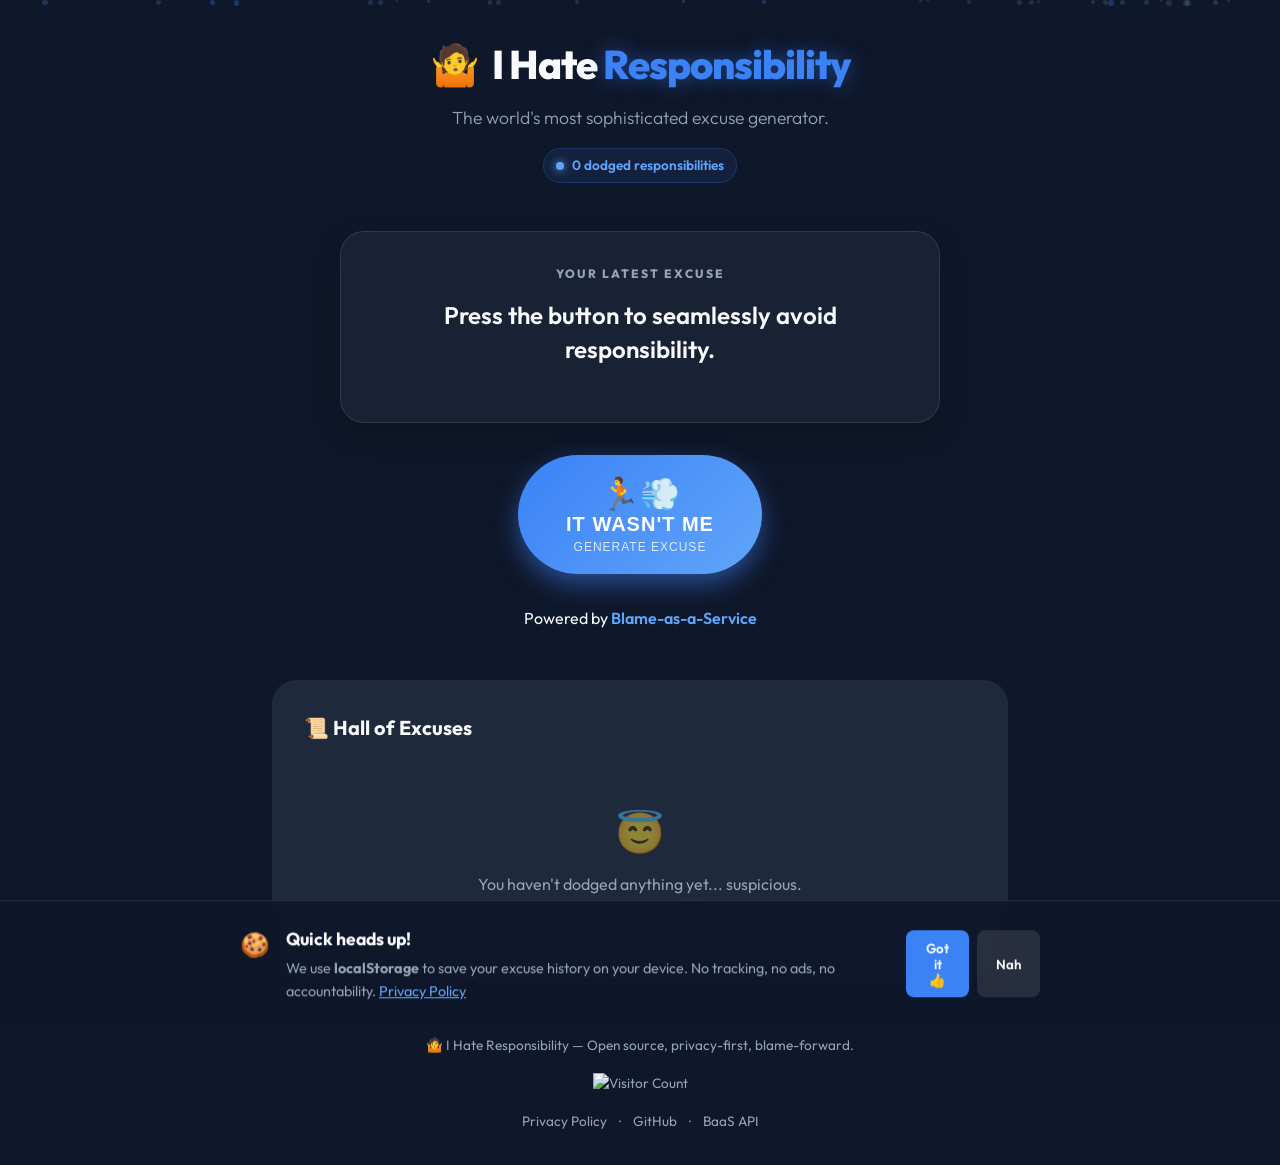
==== index.html @ 7168ebca "Initial commit: I Hate Responsibility web app" ====
<!DOCTYPE html>
<html lang="en">
<head>
  <meta charset="UTF-8">
  <meta name="viewport" content="width=device-width, initial-scale=1.0">
  <title>I Hate Responsibility — Professional Blame Generator</title>
  <meta name="description" content="Generate hilarious, professional excuses to avoid responsibility with the click of a button. Powered by Blame-as-a-Service.">
  <link rel="preconnect" href="https://fonts.googleapis.com">
  <link rel="preconnect" href="https://fonts.gstatic.com" crossorigin>
  <link href="https://fonts.googleapis.com/css2?family=Outfit:wght@300;400;600;800&family=Fira+Code:wght@400;500&display=swap" rel="stylesheet">
  <link rel="stylesheet" href="style.css?v=1">
</head>
<body>
  <!-- Animated background particles -->
  <div class="bg-particles" id="bg-particles"></div>

  <div class="app-container">
    <!-- Header -->
    <header class="header" id="header">
      <div class="logo-group">
        <span class="logo-icon">🤷</span>
        <h1 class="logo-text">I Hate <span class="accent">Responsibility</span></h1>
      </div>
      <p class="tagline">The world's most sophisticated excuse generator.</p>
      <div class="counter-badge" id="counter-badge">
        <span class="counter-dot"></span>
        <span id="counter-text">0 dodged responsibilities</span>
      </div>
    </header>

    <!-- Main CTA Section -->
    <section class="cta-section" id="cta-section">
      <!-- Current Blame display -->
      <div class="blame-display" id="blame-display">
        <div class="blame-display-inner" id="blame-display-inner">
          <p class="blame-label">YOUR LATEST EXCUSE</p>
          <p class="blame-reason" id="blame-reason">Press the button to seamlessly avoid responsibility.</p>
          
          <div class="blame-meta-grid" id="blame-meta-grid" style="display: none;">
            <div class="meta-item">
              <span class="meta-title">CATEGORY</span>
              <span class="meta-value" id="meta-category">-</span>
            </div>
            <div class="meta-item">
              <span class="meta-title">SEVERITY</span>
              <span class="meta-value" id="meta-severity">-</span>
            </div>
            <div class="meta-item">
              <span class="meta-title">QUALITY</span>
              <span class="meta-value" id="meta-quality">-</span>
            </div>
            <div class="meta-item">
              <span class="meta-title">BELIEVABILITY</span>
              <span class="meta-value" id="meta-believability">-</span>
            </div>
          </div>

          <button class="copy-btn copy-btn-main" id="copy-main-btn" type="button" style="display:none;" title="Copy to clipboard">
            <span class="copy-icon">📋</span>
            <span class="copy-label">Copy</span>
          </button>
        </div>
      </div>

      <!-- The Big Button -->
      <button class="big-blame-btn" id="big-blame-btn" type="button">
        <span class="btn-emoji">🏃💨</span>
        <span class="btn-text">IT WASN'T ME</span>
        <span class="btn-subtitle">generate excuse</span>
        <div class="btn-ripple" id="btn-ripple"></div>
      </button>

      <p class="powered-by">Powered by <a href="https://github.com/sbmagar13/blame-as-a-service" target="_blank" rel="noopener">Blame-as-a-Service</a></p>
    </section>

    <!-- History Section -->
    <section class="history-section" id="history-section">
      <div class="history-header">
        <h2 class="history-title">📜 Hall of Excuses</h2>
        <button class="clear-btn" id="clear-btn" type="button" style="display:none;">Clear All</button>
      </div>
      <div class="history-list" id="history-list">
        <div class="history-empty" id="history-empty">
          <span class="empty-icon">😇</span>
          <p>You haven't dodged anything yet... suspicious.</p>
          <p class="empty-sub">Hit the button above to start shifting the blame.</p>
        </div>
      </div>
    </section>

    <!-- Footer -->
    <footer class="site-footer" id="site-footer">
      <p>🤷 I Hate Responsibility — Open source, privacy-first, blame-forward.</p>
      <div class="visitor-badge">
        <img src="https://api.visitorbadge.io/api/visitors?path=srg-sphynx.github.io%2FI-hate-responsibility&label=VISITORS&labelColor=%230f172a&countColor=%233b82f6" alt="Visitor Count" id="visitor-badge-img" />
      </div>
      <div class="footer-links">
        <a href="privacy.html">Privacy Policy</a>
        <span class="footer-sep">·</span>
        <a href="https://github.com/srg-sphynx/I-hate-responsibility" target="_blank" rel="noopener">GitHub</a>
        <span class="footer-sep">·</span>
        <a href="https://github.com/sbmagar13/blame-as-a-service" target="_blank" rel="noopener">BaaS API</a>
      </div>
    </footer>
  </div>

  <!-- Cookie Consent Banner -->
  <div class="consent-banner" id="consent-banner">
    <div class="consent-inner">
      <div class="consent-text">
        <span class="consent-icon">🍪</span>
        <div>
          <p class="consent-title">Quick heads up!</p>
          <p class="consent-desc">We use <strong>localStorage</strong> to save your excuse history on your device. No tracking, no ads, no accountability. <a href="privacy.html">Privacy Policy</a></p>
        </div>
      </div>
      <div class="consent-actions">
        <button class="consent-btn consent-accept" id="consent-accept" type="button">Got it 👍</button>
        <button class="consent-btn consent-decline" id="consent-decline" type="button">Nah</button>
      </div>
    </div>
  </div>

  <script src="app.js?v=1"></script>
</body>
</html>
---- style.css ----
/* ============================================
   I Hate Responsibility — Styles
   ============================================ */

:root {
  /* Colors */
  --bg-color: #0f172a;
  --bg-color-alt: #1e293b;
  --text-color: #f8fafc;
  --text-muted: #94a3b8;
  --accent-primary: #3b82f6;
  --accent-secondary: #60a5fa;
  --accent-glow: rgba(59, 130, 246, 0.5);
  --error-color: #ef4444;
  
  /* UI Elements */
  --card-bg: rgba(30, 41, 59, 0.7);
  --card-border: rgba(255, 255, 255, 0.1);
  --radius-sm: 8px;
  --radius-md: 16px;
  --radius-lg: 24px;
  --radius-pill: 999px;

  /* Typography */
  --font-sans: 'Outfit', -apple-system, BlinkMacSystemFont, sans-serif;
  --font-mono: 'Fira Code', monospace;
  
  /* Transitions */
  --transition-fast: 0.15s ease;
  --transition-normal: 0.3s ease;
  --transition-bounce: 0.5s cubic-bezier(0.175, 0.885, 0.32, 1.275);
}

* {
  box-sizing: border-box;
  margin: 0;
  padding: 0;
}

body {
  font-family: var(--font-sans);
  background-color: var(--bg-color);
  color: var(--text-color);
  line-height: 1.6;
  min-height: 100vh;
  overflow-x: hidden;
  position: relative;
  -webkit-font-smoothing: antialiased;
}

/* Background Particles */
.bg-particles {
  position: fixed;
  top: 0;
  left: 0;
  width: 100%;
  height: 100%;
  z-index: -1;
  pointer-events: none;
  overflow: hidden;
}

.particle {
  position: absolute;
  border-radius: 50%;
  animation: float linear infinite;
}

@keyframes float {
  0% { transform: translateY(100vh) translateX(0) rotate(0deg); opacity: 0; }
  10% { opacity: 1; }
  90% { opacity: 1; }
  100% { transform: translateY(-100px) translateX(100px) rotate(360deg); opacity: 0; }
}

/* Layout */
.app-container {
  max-width: 800px;
  margin: 0 auto;
  padding: 2rem;
  display: flex;
  flex-direction: column;
  gap: 3rem;
  position: relative;
  z-index: 1;
}

/* Header */
.header {
  text-align: center;
  display: flex;
  flex-direction: column;
  align-items: center;
  gap: 0.5rem;
  animation: fade-in-down 0.8s ease backwards;
}

.logo-group {
  display: flex;
  align-items: center;
  justify-content: center;
  gap: 0.75rem;
}

.logo-icon {
  font-size: 2.5rem;
}

.logo-text {
  font-size: 2.5rem;
  font-weight: 800;
  letter-spacing: -1px;
}

.accent {
  color: var(--accent-primary);
  text-shadow: 0 0 20px var(--accent-glow);
}

.tagline {
  color: var(--text-muted);
  font-size: 1.1rem;
  font-weight: 300;
}

.counter-badge {
  display: inline-flex;
  align-items: center;
  gap: 0.5rem;
  background: rgba(59, 130, 246, 0.1);
  border: 1px solid rgba(59, 130, 246, 0.2);
  padding: 0.35rem 0.75rem;
  border-radius: var(--radius-pill);
  font-size: 0.85rem;
  font-weight: 600;
  color: var(--accent-secondary);
  margin-top: 0.5rem;
}

.counter-dot {
  width: 8px;
  height: 8px;
  background-color: var(--accent-secondary);
  border-radius: 50%;
  box-shadow: 0 0 8px var(--accent-secondary);
  animation: pulse 2s infinite;
}

/* CTA Section */
.cta-section {
  display: flex;
  flex-direction: column;
  align-items: center;
  gap: 2rem;
  animation: fade-in-up 0.8s 0.2s ease backwards;
}

/* Blame Display */
.blame-display {
  width: 100%;
  max-width: 600px;
  background: var(--card-bg);
  border: 1px solid var(--card-border);
  border-radius: var(--radius-lg);
  padding: 2rem;
  text-align: center;
  box-shadow: 0 10px 30px rgba(0, 0, 0, 0.2);
  backdrop-filter: blur(10px);
  -webkit-backdrop-filter: blur(10px);
  transition: var(--transition-normal);
}

.blame-display.active {
  border-color: var(--accent-primary);
  box-shadow: 0 10px 40px var(--accent-glow);
}

.blame-label {
  font-size: 0.75rem;
  font-weight: 800;
  letter-spacing: 2px;
  color: var(--text-muted);
  margin-bottom: 1rem;
}

.blame-reason {
  font-size: 1.5rem;
  font-weight: 600;
  line-height: 1.4;
  min-height: 3rem;
  display: flex;
  align-items: center;
  justify-content: center;
  margin-bottom: 1.5rem;
  transition: opacity 0.3s;
}

.blame-reason.loading {
  opacity: 0.5;
}

/* Meta Grid */
.blame-meta-grid {
  display: grid;
  grid-template-columns: repeat(2, 1fr);
  gap: 1rem;
  margin-bottom: 1.5rem;
  text-align: left;
  background: rgba(0,0,0,0.2);
  padding: 1rem;
  border-radius: var(--radius-md);
}

.meta-item {
  display: flex;
  flex-direction: column;
  gap: 0.25rem;
}

.meta-title {
  font-size: 0.65rem;
  font-weight: 800;
  letter-spacing: 1px;
  color: var(--text-muted);
}

.meta-value {
  font-family: var(--font-mono);
  font-size: 0.9rem;
  font-weight: 500;
  color: var(--text-color);
}

/* Buttons */
.big-blame-btn {
  position: relative;
  background: linear-gradient(135deg, var(--accent-primary), var(--accent-secondary));
  border: none;
  border-radius: var(--radius-pill);
  padding: 1.25rem 3rem;
  color: white;
  cursor: pointer;
  display: flex;
  flex-direction: column;
  align-items: center;
  justify-content: center;
  gap: 0.25rem;
  box-shadow: 0 10px 25px var(--accent-glow);
  transition: transform 0.2s cubic-bezier(0.175, 0.885, 0.32, 1.275), box-shadow 0.2s;
  overflow: hidden;
  user-select: none;
}

.big-blame-btn:hover {
  transform: translateY(-5px) scale(1.02);
  box-shadow: 0 15px 35px var(--accent-glow);
}

.big-blame-btn:active {
  transform: translateY(2px) scale(0.98);
  box-shadow: 0 5px 15px var(--accent-glow);
}

.btn-emoji {
  font-size: 2rem;
  margin-bottom: -0.25rem;
}

.btn-text {
  font-size: 1.25rem;
  font-weight: 800;
  letter-spacing: 1px;
}

.btn-subtitle {
  font-size: 0.75rem;
  font-weight: 500;
  text-transform: uppercase;
  letter-spacing: 1px;
  opacity: 0.8;
}

.btn-ripple {
  position: absolute;
  border-radius: 50%;
  background: rgba(255, 255, 255, 0.4);
  transform: scale(0);
  pointer-events: none;
}

.btn-ripple.animate {
  animation: ripple-effect 0.6s linear;
}

.copy-btn {
  background: rgba(255, 255, 255, 0.05);
  border: 1px solid rgba(255, 255, 255, 0.1);
  color: var(--text-color);
  border-radius: var(--radius-pill);
  padding: 0.5rem 1rem;
  font-family: var(--font-sans);
  font-weight: 600;
  font-size: 0.85rem;
  cursor: pointer;
  display: inline-flex;
  align-items: center;
  gap: 0.5rem;
  transition: var(--transition-fast);
}

.copy-btn:hover {
  background: rgba(255, 255, 255, 0.1);
  border-color: rgba(255, 255, 255, 0.2);
}

.copy-btn.copied {
  background: rgba(16, 185, 129, 0.2);
  border-color: rgba(16, 185, 129, 0.4);
  color: #10b981;
}

/* History Section */
.history-section {
  width: 100%;
  background: var(--bg-color-alt);
  border-radius: var(--radius-lg);
  padding: 2rem;
  animation: fade-in-up 0.8s 0.4s ease backwards;
}

.history-header {
  display: flex;
  justify-content: space-between;
  align-items: center;
  margin-bottom: 1.5rem;
}

.history-title {
  font-size: 1.25rem;
  font-weight: 700;
}

.clear-btn {
  background: transparent;
  border: 1px solid rgba(239, 68, 68, 0.3);
  color: var(--error-color);
  padding: 0.4rem 0.8rem;
  border-radius: var(--radius-sm);
  font-size: 0.8rem;
  font-weight: 600;
  cursor: pointer;
  transition: var(--transition-fast);
}

.clear-btn:hover {
  background: rgba(239, 68, 68, 0.1);
}

.history-list {
  display: flex;
  flex-direction: column;
  gap: 1rem;
}

.history-empty {
  text-align: center;
  padding: 2rem 0;
  color: var(--text-muted);
}

.empty-icon {
  font-size: 2.5rem;
  display: block;
  margin-bottom: 0.5rem;
  opacity: 0.5;
}

.empty-sub {
  font-size: 0.85rem;
  opacity: 0.7;
  margin-top: 0.25rem;
}

.history-item {
  background: var(--card-bg);
  border: 1px solid var(--card-border);
  border-radius: var(--radius-md);
  padding: 1rem;
  display: flex;
  align-items: flex-start;
  gap: 1rem;
  animation: fade-in-left 0.4s ease backwards;
}

.history-number {
  background: rgba(255, 255, 255, 0.05);
  font-family: var(--font-mono);
  font-size: 0.75rem;
  padding: 0.2rem 0.5rem;
  border-radius: var(--radius-sm);
  color: var(--text-muted);
}

.history-content {
  flex: 1;
}

.history-reason {
  font-weight: 500;
  font-size: 1.05rem;
  margin-bottom: 0.5rem;
}

.history-meta {
  display: flex;
  gap: 1rem;
  font-size: 0.8rem;
  color: var(--text-muted);
}

/* Footer */
.site-footer {
  text-align: center;
  color: var(--text-muted);
  font-size: 0.85rem;
  display: flex;
  flex-direction: column;
  align-items: center;
  gap: 1rem;
  animation: fade-in 1s 0.6s ease backwards;
}

.footer-links {
  display: flex;
  gap: 0.75rem;
  align-items: center;
  justify-content: center;
}

.footer-links a {
  color: var(--text-muted);
  text-decoration: none;
  transition: var(--transition-fast);
}

.footer-links a:hover {
  color: var(--text-color);
  text-decoration: underline;
}

.powered-by a {
  color: var(--accent-secondary);
  text-decoration: none;
  font-weight: 600;
}

.powered-by a:hover {
  text-decoration: underline;
}

/* Consent Banner */
.consent-banner {
  position: fixed;
  bottom: 0;
  left: 0;
  width: 100%;
  background: rgba(15, 23, 42, 0.95);
  backdrop-filter: blur(10px);
  -webkit-backdrop-filter: blur(10px);
  border-top: 1px solid var(--card-border);
  padding: 1.5rem;
  z-index: 100;
  transform: translateY(100%);
  transition: transform 0.5s cubic-bezier(0.175, 0.885, 0.32, 1.275);
}

.consent-banner.visible {
  transform: translateY(0);
}

.consent-banner.hidden {
  display: none !important;
}

.consent-inner {
  max-width: 800px;
  margin: 0 auto;
  display: flex;
  justify-content: space-between;
  align-items: center;
  gap: 2rem;
}

@media (max-width: 640px) {
  .consent-inner {
    flex-direction: column;
    align-items: flex-start;
    gap: 1rem;
  }
}

.consent-text {
  display: flex;
  align-items: flex-start;
  gap: 1rem;
}

.consent-icon {
  font-size: 1.5rem;
}

.consent-title {
  font-weight: 700;
  font-size: 1.1rem;
  margin-bottom: 0.25rem;
}

.consent-desc {
  font-size: 0.9rem;
  color: var(--text-muted);
}

.consent-desc a {
  color: var(--accent-secondary);
}

.consent-actions {
  display: flex;
  gap: 0.5rem;
}

.consent-btn {
  padding: 0.6rem 1.2rem;
  border-radius: var(--radius-sm);
  font-family: var(--font-sans);
  font-weight: 600;
  cursor: pointer;
  border: none;
  transition: var(--transition-fast);
}

.consent-accept {
  background: var(--accent-primary);
  color: white;
}

.consent-accept:hover {
  background: var(--accent-secondary);
}

.consent-decline {
  background: rgba(255, 255, 255, 0.1);
  color: var(--text-color);
}

.consent-decline:hover {
  background: rgba(255, 255, 255, 0.15);
}

/* Animations */
@keyframes fade-in {
  from { opacity: 0; }
  to { opacity: 1; }
}

@keyframes fade-in-up {
  from { opacity: 0; transform: translateY(20px); }
  to { opacity: 1; transform: translateY(0); }
}

@keyframes fade-in-down {
  from { opacity: 0; transform: translateY(-20px); }
  to { opacity: 1; transform: translateY(0); }
}

@keyframes fade-in-left {
  from { opacity: 0; transform: translateX(-20px); }
  to { opacity: 1; transform: translateX(0); }
}

@keyframes pulse {
  0% { box-shadow: 0 0 0 0 rgba(96, 165, 250, 0.4); }
  70% { box-shadow: 0 0 0 6px rgba(96, 165, 250, 0); }
  100% { box-shadow: 0 0 0 0 rgba(96, 165, 250, 0); }
}

@keyframes ripple-effect {
  100% { transform: scale(2); opacity: 0; }
}

.pop-in {
  animation: pop-in 0.4s var(--transition-bounce) forwards;
}

@keyframes pop-in {
  0% { opacity: 0; transform: scale(0.95); }
  100% { opacity: 1; transform: scale(1); }
}

.shake {
  animation: shake 0.5s cubic-bezier(.36,.07,.19,.97) both;
}

@keyframes shake {
  10%, 90% { transform: translate3d(-1px, 0, 0); }
  20%, 80% { transform: translate3d(2px, 0, 0); }
  30%, 50%, 70% { transform: translate3d(-4px, 0, 0); }
  40%, 60% { transform: translate3d(4px, 0, 0); }
}

/* Toast */
.toast {
  position: fixed;
  top: 20px;
  left: 50%;
  transform: translateX(-50%) translateY(-20px);
  background: var(--card-bg);
  border: 1px solid var(--card-border);
  color: var(--text-color);
  padding: 0.75rem 1.5rem;
  border-radius: var(--radius-pill);
  font-weight: 600;
  box-shadow: 0 5px 15px rgba(0,0,0,0.3);
  backdrop-filter: blur(10px);
  z-index: 1000;
  opacity: 0;
  transition: all 0.3s cubic-bezier(0.175, 0.885, 0.32, 1.275);
}

.toast.visible {
  opacity: 1;
  transform: translateX(-50%) translateY(0);
}

/* Emoji Burst */
.emoji-burst {
  position: absolute;
  font-size: 2rem;
  pointer-events: none;
  z-index: 50;
  animation: burst 1s ease-out forwards;
}

@keyframes burst {
  0% { transform: translate(0, 0) scale(0.5) rotate(0deg); opacity: 1; }
  100% { transform: translate(var(--tx), var(--ty)) scale(1.5) rotate(var(--rot)); opacity: 0; }
}
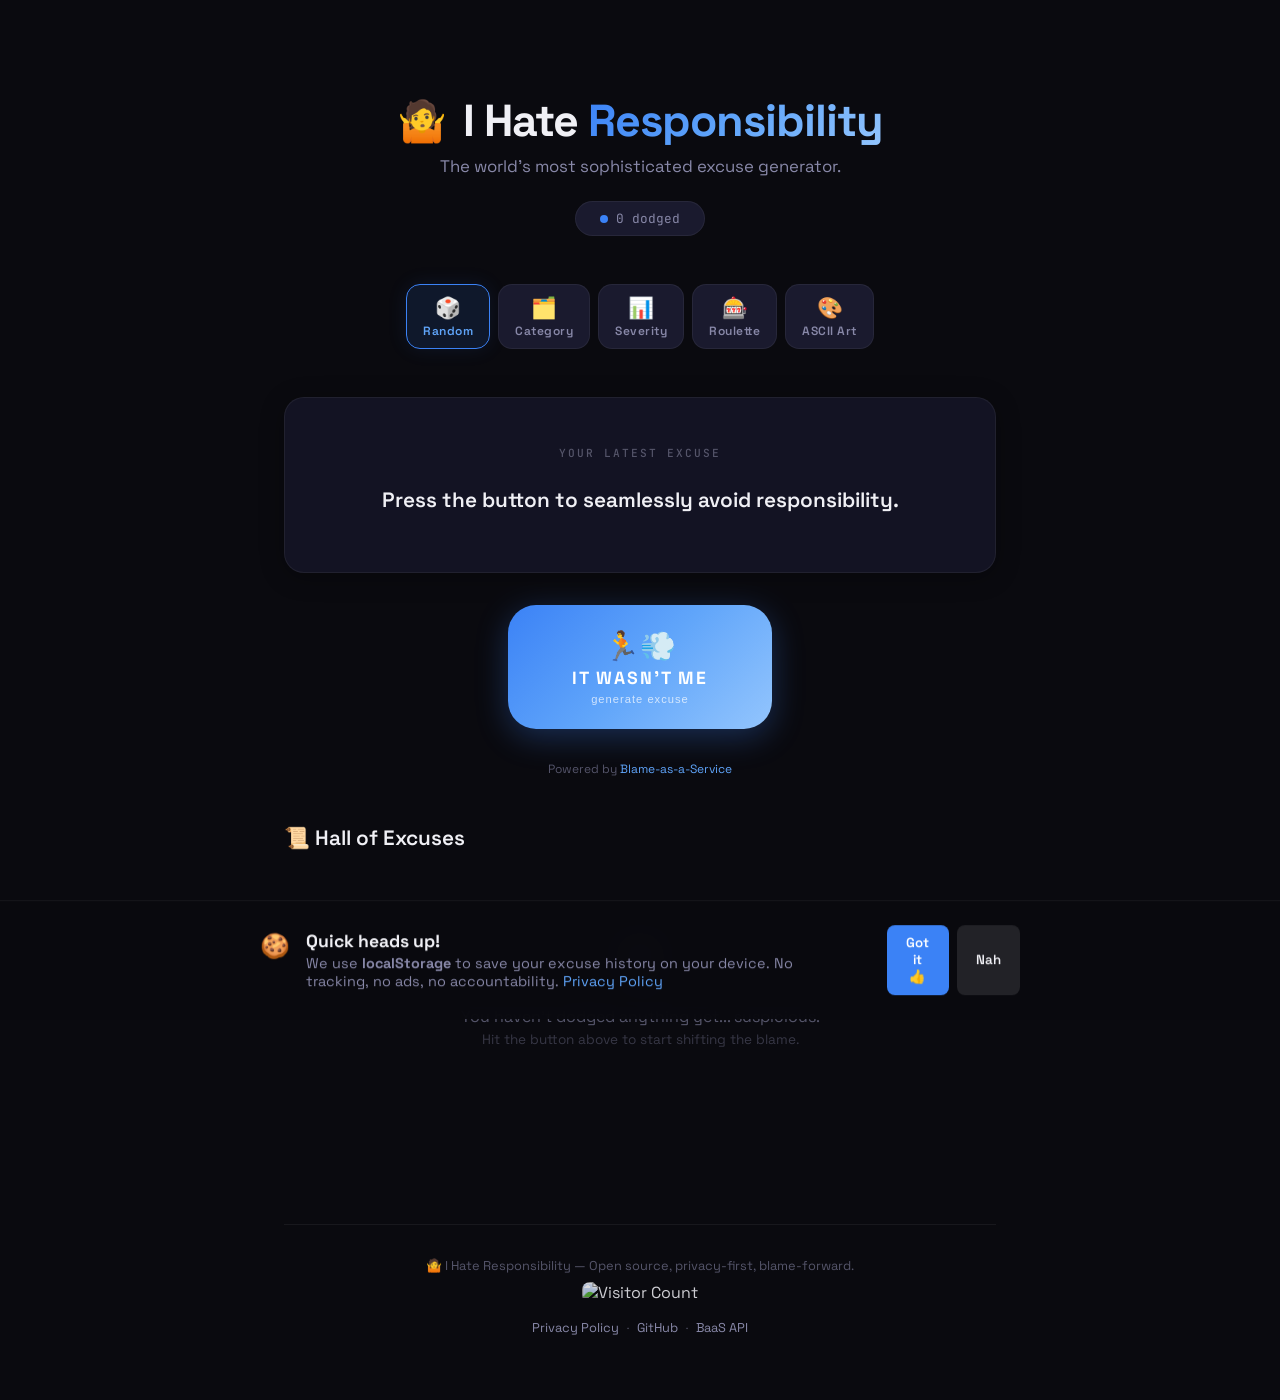
==== commit 0eb2d922: "v3: Full rebuild with 5 modes, polished privacy page & README" ====
--- a/index.html
+++ b/index.html
@@ -4,11 +4,11 @@
   <meta charset="UTF-8">
   <meta name="viewport" content="width=device-width, initial-scale=1.0">
   <title>I Hate Responsibility — Professional Blame Generator</title>
-  <meta name="description" content="Generate hilarious, professional excuses to avoid responsibility with the click of a button. Powered by Blame-as-a-Service.">
+  <meta name="description" content="Generate hilarious, professional excuses to avoid responsibility. Filter by category, severity, get ASCII art, or spin the Blame Roulette. Powered by Blame-as-a-Service.">
   <link rel="preconnect" href="https://fonts.googleapis.com">
   <link rel="preconnect" href="https://fonts.gstatic.com" crossorigin>
-  <link href="https://fonts.googleapis.com/css2?family=Outfit:wght@300;400;600;800&family=Fira+Code:wght@400;500&display=swap" rel="stylesheet">
-  <link rel="stylesheet" href="style.css?v=1">
+  <link href="https://fonts.googleapis.com/css2?family=Space+Grotesk:wght@400;500;600;700&family=JetBrains+Mono:wght@400;500&display=swap" rel="stylesheet">
+  <link rel="stylesheet" href="style.css?v=3">
 </head>
 <body>
   <!-- Animated background particles -->
@@ -24,49 +24,109 @@
       <p class="tagline">The world's most sophisticated excuse generator.</p>
       <div class="counter-badge" id="counter-badge">
         <span class="counter-dot"></span>
-        <span id="counter-text">0 dodged responsibilities</span>
+        <span id="counter-text">0 dodged</span>
       </div>
     </header>
 
+    <!-- Mode Selector Tabs -->
+    <nav class="mode-tabs" id="mode-tabs">
+      <button class="mode-tab active" data-mode="random" type="button">
+        <span class="tab-icon">🎲</span>
+        <span class="tab-label">Random</span>
+      </button>
+      <button class="mode-tab" data-mode="category" type="button">
+        <span class="tab-icon">🗂️</span>
+        <span class="tab-label">Category</span>
+      </button>
+      <button class="mode-tab" data-mode="severity" type="button">
+        <span class="tab-icon">📊</span>
+        <span class="tab-label">Severity</span>
+      </button>
+      <button class="mode-tab" data-mode="roulette" type="button">
+        <span class="tab-icon">🎰</span>
+        <span class="tab-label">Roulette</span>
+      </button>
+      <button class="mode-tab" data-mode="ascii" type="button">
+        <span class="tab-icon">🎨</span>
+        <span class="tab-label">ASCII Art</span>
+      </button>
+    </nav>
+
+    <!-- Options Panel (shown for category/severity/roulette/ascii modes) -->
+    <div class="options-panel" id="options-panel" style="display:none;">
+      <!-- Category Picker -->
+      <div class="option-group" id="opt-category" style="display:none;">
+        <p class="option-label">Pick a category:</p>
+        <div class="chip-grid" id="category-chips"></div>
+      </div>
+      <!-- Severity Picker -->
+      <div class="option-group" id="opt-severity" style="display:none;">
+        <p class="option-label">Pick a severity level:</p>
+        <div class="chip-grid" id="severity-chips">
+          <button class="chip active" data-severity="minor">🟢 Minor</button>
+          <button class="chip" data-severity="moderate">🟡 Moderate</button>
+          <button class="chip" data-severity="catastrophic">🔴 Catastrophic</button>
+        </div>
+      </div>
+      <!-- Roulette Count -->
+      <div class="option-group" id="opt-roulette" style="display:none;">
+        <p class="option-label">How many excuses?</p>
+        <div class="roulette-slider-group">
+          <input type="range" id="roulette-count" min="2" max="10" value="5" class="roulette-slider">
+          <span class="roulette-count-label" id="roulette-count-label">5</span>
+        </div>
+      </div>
+      <!-- ASCII Style -->
+      <div class="option-group" id="opt-ascii" style="display:none;">
+        <p class="option-label">Pick an ASCII art style:</p>
+        <div class="chip-grid" id="ascii-chips">
+          <button class="chip active" data-style="box">📦 Box</button>
+          <button class="chip" data-style="banner">🏴 Banner</button>
+          <button class="chip" data-style="simple">📝 Simple</button>
+          <button class="chip" data-style="dramatic">🎭 Dramatic</button>
+        </div>
+      </div>
+    </div>
+
     <!-- Main CTA Section -->
     <section class="cta-section" id="cta-section">
-      <!-- Current Blame display -->
+      <!-- Single Blame Display -->
       <div class="blame-display" id="blame-display">
         <div class="blame-display-inner" id="blame-display-inner">
           <p class="blame-label">YOUR LATEST EXCUSE</p>
           <p class="blame-reason" id="blame-reason">Press the button to seamlessly avoid responsibility.</p>
-          
-          <div class="blame-meta-grid" id="blame-meta-grid" style="display: none;">
-            <div class="meta-item">
-              <span class="meta-title">CATEGORY</span>
-              <span class="meta-value" id="meta-category">-</span>
-            </div>
-            <div class="meta-item">
-              <span class="meta-title">SEVERITY</span>
-              <span class="meta-value" id="meta-severity">-</span>
-            </div>
-            <div class="meta-item">
-              <span class="meta-title">QUALITY</span>
-              <span class="meta-value" id="meta-quality">-</span>
-            </div>
-            <div class="meta-item">
-              <span class="meta-title">BELIEVABILITY</span>
-              <span class="meta-value" id="meta-believability">-</span>
-            </div>
+          <div class="blame-meta-grid" id="blame-meta-grid" style="display:none;">
+            <div class="meta-item"><span class="meta-title">CATEGORY</span><span class="meta-value" id="meta-category">—</span></div>
+            <div class="meta-item"><span class="meta-title">SEVERITY</span><span class="meta-value" id="meta-severity">—</span></div>
+            <div class="meta-item"><span class="meta-title">QUALITY</span><span class="meta-value" id="meta-quality">—</span></div>
+            <div class="meta-item"><span class="meta-title">BELIEVABILITY</span><span class="meta-value" id="meta-believability">—</span></div>
           </div>
-
           <button class="copy-btn copy-btn-main" id="copy-main-btn" type="button" style="display:none;" title="Copy to clipboard">
-            <span class="copy-icon">📋</span>
-            <span class="copy-label">Copy</span>
+            <span class="copy-icon">📋</span><span class="copy-label">Copy</span>
           </button>
         </div>
       </div>
 
+      <!-- ASCII Display (hidden by default) -->
+      <div class="ascii-display" id="ascii-display" style="display:none;">
+        <p class="blame-label">ASCII ART EXCUSE</p>
+        <pre class="ascii-art" id="ascii-art"></pre>
+        <button class="copy-btn copy-btn-main" id="copy-ascii-btn" type="button" style="display:none;" title="Copy ASCII art">
+          <span class="copy-icon">📋</span><span class="copy-label">Copy</span>
+        </button>
+      </div>
+
+      <!-- Roulette Display (hidden by default) -->
+      <div class="roulette-display" id="roulette-display" style="display:none;">
+        <p class="blame-label">BLAME ROULETTE RESULTS</p>
+        <div class="roulette-results" id="roulette-results"></div>
+      </div>
+
       <!-- The Big Button -->
       <button class="big-blame-btn" id="big-blame-btn" type="button">
-        <span class="btn-emoji">🏃💨</span>
-        <span class="btn-text">IT WASN'T ME</span>
-        <span class="btn-subtitle">generate excuse</span>
+        <span class="btn-emoji" id="btn-emoji">🏃💨</span>
+        <span class="btn-text" id="btn-text">IT WASN'T ME</span>
+        <span class="btn-subtitle" id="btn-subtitle">generate excuse</span>
         <div class="btn-ripple" id="btn-ripple"></div>
       </button>
 
@@ -92,7 +152,7 @@
     <footer class="site-footer" id="site-footer">
       <p>🤷 I Hate Responsibility — Open source, privacy-first, blame-forward.</p>
       <div class="visitor-badge">
-        <img src="https://api.visitorbadge.io/api/visitors?path=srg-sphynx.github.io%2FI-hate-responsibility&label=VISITORS&labelColor=%230f172a&countColor=%233b82f6" alt="Visitor Count" id="visitor-badge-img" />
+        <img src="https://api.visitorbadge.io/api/visitors?path=srg-sphynx.github.io%2FI-hate-responsibility&label=VISITORS&labelColor=%230a0a0f&countColor=%233b82f6" alt="Visitor Count" id="visitor-badge-img" />
       </div>
       <div class="footer-links">
         <a href="privacy.html">Privacy Policy</a>
@@ -121,6 +181,6 @@
     </div>
   </div>
 
-  <script src="app.js?v=1"></script>
+  <script src="app.js?v=3"></script>
 </body>
 </html>
--- a/style.css
+++ b/style.css
@@ -1,647 +1,211 @@
 /* ============================================
-   I Hate Responsibility — Styles
+   DESIGN TOKENS
    ============================================ */
-
 :root {
-  /* Colors */
-  --bg-color: #0f172a;
-  --bg-color-alt: #1e293b;
-  --text-color: #f8fafc;
-  --text-muted: #94a3b8;
+  --bg-primary: #0a0a0f;
+  --bg-secondary: #12121a;
+  --bg-card: #1a1a2e;
+  --bg-card-hover: #22223a;
+  --bg-glass: rgba(26, 26, 46, 0.65);
   --accent-primary: #3b82f6;
   --accent-secondary: #60a5fa;
-  --accent-glow: rgba(59, 130, 246, 0.5);
-  --error-color: #ef4444;
-  
-  /* UI Elements */
-  --card-bg: rgba(30, 41, 59, 0.7);
-  --card-border: rgba(255, 255, 255, 0.1);
-  --radius-sm: 8px;
-  --radius-md: 16px;
-  --radius-lg: 24px;
-  --radius-pill: 999px;
-
-  /* Typography */
-  --font-sans: 'Outfit', -apple-system, BlinkMacSystemFont, sans-serif;
-  --font-mono: 'Fira Code', monospace;
-  
-  /* Transitions */
-  --transition-fast: 0.15s ease;
-  --transition-normal: 0.3s ease;
-  --transition-bounce: 0.5s cubic-bezier(0.175, 0.885, 0.32, 1.275);
+  --accent-glow: rgba(59, 130, 246, 0.35);
+  --accent-gradient: linear-gradient(135deg, #3b82f6 0%, #60a5fa 50%, #93c5fd 100%);
+  --text-primary: #f0f0f5;
+  --text-secondary: #8888a8;
+  --text-muted: #55556a;
+  --text-accent: #60a5fa;
+  --border-subtle: rgba(255, 255, 255, 0.06);
+  --border-accent: rgba(59, 130, 246, 0.25);
+  --font-main: 'Space Grotesk', system-ui, sans-serif;
+  --font-mono: 'JetBrains Mono', monospace;
+  --space-xs: 0.25rem; --space-sm: 0.5rem; --space-md: 1rem;
+  --space-lg: 1.5rem; --space-xl: 2rem; --space-2xl: 3rem; --space-3xl: 4rem;
+  --radius-sm: 8px; --radius-md: 14px; --radius-lg: 20px;
+  --radius-xl: 28px; --radius-full: 9999px;
+  --shadow-glow: 0 0 40px rgba(59,130,246,0.15), 0 0 80px rgba(59,130,246,0.05);
+  --shadow-card: 0 4px 24px rgba(0,0,0,0.3);
+  --shadow-btn: 0 8px 32px rgba(59,130,246,0.3);
+  --ease-out: cubic-bezier(0.22, 1, 0.36, 1);
+  --ease-spring: cubic-bezier(0.34, 1.56, 0.64, 1);
 }
 
-* {
-  box-sizing: border-box;
-  margin: 0;
-  padding: 0;
+*, *::before, *::after { margin:0; padding:0; box-sizing:border-box; }
+html { scroll-behavior:smooth; -webkit-font-smoothing:antialiased; }
+body { font-family:var(--font-main); background:var(--bg-primary); color:var(--text-primary); min-height:100vh; overflow-x:hidden; }
+a { color:var(--accent-secondary); text-decoration:none; transition:color .2s; }
+a:hover { color:var(--accent-primary); text-decoration:underline; }
+
+/* Particles */
+.bg-particles { position:fixed; inset:0; z-index:0; pointer-events:none; overflow:hidden; }
+.particle { position:absolute; border-radius:50%; opacity:0; animation:float-up linear infinite; }
+@keyframes float-up {
+  0% { opacity:0; transform:translateY(100vh) scale(0); }
+  10% { opacity:1; } 90% { opacity:1; }
+  100% { opacity:0; transform:translateY(-10vh) scale(1); }
 }
 
-body {
-  font-family: var(--font-sans);
-  background-color: var(--bg-color);
-  color: var(--text-color);
-  line-height: 1.6;
-  min-height: 100vh;
-  overflow-x: hidden;
-  position: relative;
-  -webkit-font-smoothing: antialiased;
+/* Layout */
+.app-container { position:relative; z-index:1; max-width:760px; margin:0 auto; padding:var(--space-xl) var(--space-lg); min-height:100vh; display:flex; flex-direction:column; gap:var(--space-2xl); }
+
+/* Header */
+.header { text-align:center; padding-top:var(--space-3xl); animation:fade-in-down .8s var(--ease-out) both; }
+.logo-group { display:flex; align-items:center; justify-content:center; gap:var(--space-md); margin-bottom:var(--space-sm); }
+.logo-icon { font-size:2.5rem; animation:wobble 3s ease-in-out infinite; }
+@keyframes wobble { 0%,100%{transform:rotate(0)} 25%{transform:rotate(-12deg)} 75%{transform:rotate(12deg)} }
+.logo-text { font-size:2.8rem; font-weight:700; letter-spacing:-1px; line-height:1; }
+.logo-text .accent { background:var(--accent-gradient); -webkit-background-clip:text; -webkit-text-fill-color:transparent; background-clip:text; }
+.tagline { color:var(--text-secondary); font-size:1.05rem; margin-top:var(--space-xs); }
+.counter-badge { display:inline-flex; align-items:center; gap:var(--space-sm); margin-top:var(--space-lg); padding:var(--space-sm) var(--space-lg); background:var(--bg-card); border:1px solid var(--border-subtle); border-radius:var(--radius-full); font-family:var(--font-mono); font-size:.8rem; color:var(--text-secondary); }
+.counter-dot { width:8px; height:8px; border-radius:50%; background:var(--accent-primary); animation:pulse-dot 2s ease-in-out infinite; }
+@keyframes pulse-dot { 0%,100%{opacity:1;box-shadow:0 0 0 0 var(--accent-glow)} 50%{opacity:.6;box-shadow:0 0 0 6px transparent} }
+
+/* Mode Tabs */
+.mode-tabs { display:flex; gap:var(--space-sm); justify-content:center; flex-wrap:wrap; animation:fade-in-up .8s var(--ease-out) .15s both; }
+.mode-tab { display:flex; flex-direction:column; align-items:center; gap:2px; padding:.6rem 1rem; background:var(--bg-card); border:1px solid var(--border-subtle); border-radius:var(--radius-md); color:var(--text-secondary); cursor:pointer; font-family:var(--font-main); font-size:.75rem; font-weight:600; transition:all .25s var(--ease-out); }
+.mode-tab:hover { background:var(--bg-card-hover); border-color:var(--border-accent); color:var(--text-primary); transform:translateY(-2px); }
+.mode-tab.active { background:rgba(59,130,246,.12); border-color:var(--accent-primary); color:var(--accent-secondary); box-shadow:0 0 20px rgba(59,130,246,.1); }
+.tab-icon { font-size:1.3rem; }
+.tab-label { letter-spacing:.5px; }
+
+/* Options Panel */
+.options-panel { animation:fade-in-up .4s var(--ease-out) both; }
+.option-group { text-align:center; }
+.option-label { font-family:var(--font-mono); font-size:.75rem; color:var(--text-muted); letter-spacing:1px; margin-bottom:var(--space-md); text-transform:uppercase; }
+.chip-grid { display:flex; flex-wrap:wrap; gap:var(--space-sm); justify-content:center; }
+.chip { padding:.45rem .9rem; border-radius:var(--radius-full); background:var(--bg-card); border:1px solid var(--border-subtle); color:var(--text-secondary); cursor:pointer; font-family:var(--font-main); font-size:.8rem; font-weight:500; transition:all .2s var(--ease-out); }
+.chip:hover { background:var(--bg-card-hover); border-color:var(--border-accent); color:var(--text-primary); }
+.chip.active { background:rgba(59,130,246,.15); border-color:var(--accent-primary); color:var(--accent-secondary); }
+.roulette-slider-group { display:flex; align-items:center; gap:var(--space-md); justify-content:center; }
+.roulette-slider { -webkit-appearance:none; width:200px; height:6px; border-radius:3px; background:var(--bg-card); outline:none; cursor:pointer; }
+.roulette-slider::-webkit-slider-thumb { -webkit-appearance:none; width:20px; height:20px; border-radius:50%; background:var(--accent-primary); cursor:pointer; box-shadow:0 0 10px var(--accent-glow); }
+.roulette-count-label { font-family:var(--font-mono); font-size:1.5rem; font-weight:700; color:var(--accent-secondary); min-width:2ch; }
+
+/* CTA Section */
+.cta-section { display:flex; flex-direction:column; align-items:center; gap:var(--space-xl); animation:fade-in-up .8s var(--ease-out) .2s both; }
+
+/* Blame Display Card */
+.blame-display { width:100%; background:var(--bg-glass); backdrop-filter:blur(20px); -webkit-backdrop-filter:blur(20px); border:1px solid var(--border-subtle); border-radius:var(--radius-lg); overflow:hidden; transition:all .5s var(--ease-out); box-shadow:var(--shadow-card); }
+.blame-display.active { border-color:var(--border-accent); box-shadow:var(--shadow-card), var(--shadow-glow); }
+.blame-display-inner { padding:var(--space-2xl); text-align:center; }
+.blame-label { font-family:var(--font-mono); font-size:.7rem; font-weight:500; letter-spacing:2px; color:var(--text-muted); margin-bottom:var(--space-md); text-transform:uppercase; }
+.blame-reason { font-size:1.3rem; font-weight:600; line-height:1.5; min-height:3rem; display:flex; align-items:center; justify-content:center; transition:opacity .3s; }
+.blame-reason.loading { opacity:.3; }
+.blame-reason.pop-in { animation:pop-in .5s var(--ease-spring) both; }
+@keyframes pop-in { 0%{opacity:0;transform:scale(.85) translateY(10px)} 100%{opacity:1;transform:scale(1) translateY(0)} }
+
+/* Meta Grid */
+.blame-meta-grid { display:grid; grid-template-columns:1fr 1fr; gap:var(--space-md); margin-top:var(--space-lg); padding:var(--space-md); background:rgba(0,0,0,.25); border-radius:var(--radius-md); text-align:left; }
+.meta-item { display:flex; flex-direction:column; gap:2px; }
+.meta-title { font-family:var(--font-mono); font-size:.6rem; font-weight:600; letter-spacing:1px; color:var(--text-muted); }
+.meta-value { font-family:var(--font-mono); font-size:.85rem; color:var(--text-primary); }
+
+/* ASCII Display */
+.ascii-display { width:100%; background:var(--bg-glass); backdrop-filter:blur(20px); border:1px solid var(--border-subtle); border-radius:var(--radius-lg); padding:var(--space-2xl); text-align:center; box-shadow:var(--shadow-card); }
+.ascii-art { font-family:var(--font-mono); font-size:.65rem; line-height:1.4; color:var(--accent-secondary); white-space:pre; overflow-x:auto; text-align:left; background:rgba(0,0,0,.3); padding:var(--space-lg); border-radius:var(--radius-md); margin-top:var(--space-md); max-height:400px; }
+
+/* Roulette Display */
+.roulette-display { width:100%; background:var(--bg-glass); backdrop-filter:blur(20px); border:1px solid var(--border-subtle); border-radius:var(--radius-lg); padding:var(--space-xl); text-align:center; box-shadow:var(--shadow-card); }
+.roulette-results { display:flex; flex-direction:column; gap:var(--space-sm); margin-top:var(--space-md); }
+.roulette-item { display:flex; align-items:flex-start; gap:var(--space-md); padding:var(--space-md); background:var(--bg-card); border:1px solid var(--border-subtle); border-radius:var(--radius-md); text-align:left; animation:slide-in .4s var(--ease-spring) both; }
+.roulette-item .ri-num { flex-shrink:0; width:28px; height:28px; display:flex; align-items:center; justify-content:center; border-radius:var(--radius-sm); background:rgba(59,130,246,.12); color:var(--accent-primary); font-family:var(--font-mono); font-size:.7rem; font-weight:600; }
+.roulette-item .ri-text { flex:1; font-size:.9rem; line-height:1.5; }
+.roulette-item .ri-meta { font-size:.7rem; color:var(--text-muted); margin-top:4px; }
+.roulette-item .ri-copy { flex-shrink:0; align-self:center; }
+
+/* Big Button */
+.big-blame-btn { position:relative; display:flex; flex-direction:column; align-items:center; gap:4px; padding:var(--space-lg) var(--space-3xl); border:none; border-radius:var(--radius-xl); background:var(--accent-gradient); color:white; cursor:pointer; overflow:hidden; transition:all .3s var(--ease-out); box-shadow:var(--shadow-btn); outline:none; }
+.big-blame-btn:hover { transform:translateY(-3px) scale(1.03); box-shadow:0 12px 48px rgba(59,130,246,.4); }
+.big-blame-btn:active { transform:translateY(1px) scale(.98); }
+.big-blame-btn.loading { pointer-events:none; opacity:.7; }
+.big-blame-btn.loading .btn-emoji { animation:spin .8s linear infinite; }
+@keyframes spin { to{transform:rotate(360deg)} }
+.btn-emoji { font-size:1.8rem; transition:transform .3s var(--ease-spring); }
+.big-blame-btn:hover .btn-emoji { transform:scale(1.2) rotate(-10deg); }
+.btn-text { font-family:var(--font-main); font-size:1.1rem; font-weight:700; letter-spacing:2px; }
+.btn-subtitle { font-size:.7rem; opacity:.7; letter-spacing:1px; }
+.btn-ripple { position:absolute; border-radius:50%; background:rgba(255,255,255,.3); transform:scale(0); pointer-events:none; }
+.btn-ripple.animate { animation:ripple .6s ease-out forwards; }
+@keyframes ripple { to{transform:scale(4);opacity:0} }
+.powered-by { font-size:.75rem; color:var(--text-muted); }
+
+/* Copy Buttons */
+.copy-btn { display:inline-flex; align-items:center; gap:6px; font-family:var(--font-mono); font-size:.75rem; color:var(--text-secondary); background:rgba(255,255,255,.04); border:1px solid var(--border-subtle); border-radius:var(--radius-full); padding:5px 14px; cursor:pointer; transition:all .25s var(--ease-out); outline:none; }
+.copy-btn:hover { color:var(--text-primary); background:rgba(59,130,246,.1); border-color:var(--border-accent); transform:translateY(-1px); }
+.copy-btn.copied { color:#4ade80; border-color:rgba(74,222,128,.3); background:rgba(74,222,128,.08); }
+.copy-btn-main { margin-top:var(--space-lg); }
+
+/* History */
+.history-section { animation:fade-in-up .8s var(--ease-out) .4s both; padding-bottom:var(--space-3xl); }
+.history-header { display:flex; align-items:center; justify-content:space-between; margin-bottom:var(--space-lg); }
+.history-title { font-size:1.3rem; font-weight:600; }
+.clear-btn { font-family:var(--font-mono); font-size:.75rem; color:var(--text-muted); background:none; border:1px solid var(--border-subtle); border-radius:var(--radius-full); padding:var(--space-xs) var(--space-md); cursor:pointer; transition:all .2s; }
+.clear-btn:hover { color:#ef4444; border-color:#ef4444; background:rgba(239,68,68,.08); }
+.history-list { display:flex; flex-direction:column; gap:var(--space-sm); }
+.history-empty { text-align:center; padding:var(--space-3xl) var(--space-xl); color:var(--text-muted); }
+.empty-icon { font-size:2.5rem; display:block; margin-bottom:var(--space-md); }
+.empty-sub { font-size:.85rem; opacity:.6; margin-top:var(--space-xs); }
+.history-item { display:flex; gap:var(--space-md); padding:var(--space-lg); background:var(--bg-card); border:1px solid var(--border-subtle); border-radius:var(--radius-md); transition:all .3s var(--ease-out); animation:slide-in .4s var(--ease-spring) both; }
+.history-item:hover { background:var(--bg-card-hover); border-color:var(--border-accent); transform:translateX(4px); }
+.history-number { flex-shrink:0; width:36px; height:36px; display:flex; align-items:center; justify-content:center; border-radius:var(--radius-sm); background:rgba(59,130,246,.12); color:var(--accent-primary); font-family:var(--font-mono); font-size:.8rem; font-weight:600; }
+.history-content { flex:1; min-width:0; }
+.history-reason { font-size:.95rem; font-weight:500; line-height:1.5; margin-bottom:var(--space-xs); }
+.history-meta { display:flex; align-items:center; gap:var(--space-md); flex-wrap:wrap; font-size:.78rem; color:var(--text-muted); }
+.history-time { font-family:var(--font-mono); font-size:.7rem; }
+.history-copy-btn { flex-shrink:0; align-self:center; padding:6px 10px; }
+@keyframes slide-in { from{opacity:0;transform:translateX(-20px) scale(.97)} to{opacity:1;transform:translateX(0) scale(1)} }
+
+/* Footer */
+.site-footer { text-align:center; padding:var(--space-xl) 0; border-top:1px solid var(--border-subtle); margin-top:auto; animation:fade-in-up .8s var(--ease-out) .6s both; }
+.site-footer p { font-size:.8rem; color:var(--text-muted); margin-bottom:var(--space-sm); }
+.visitor-badge { margin-bottom:var(--space-md); }
+.visitor-badge img { height:24px; border-radius:var(--radius-sm); opacity:.85; transition:opacity .2s; }
+.visitor-badge img:hover { opacity:1; }
+.footer-links { display:flex; align-items:center; justify-content:center; gap:var(--space-sm); flex-wrap:wrap; }
+.footer-links a { font-size:.8rem; color:var(--text-secondary); }
+.footer-links a:hover { color:var(--accent-primary); text-decoration:none; }
+.footer-sep { color:var(--text-muted); font-size:.7rem; }
+
+/* Consent Banner */
+.consent-banner { position:fixed; bottom:0; left:0; width:100%; background:rgba(10,10,15,.95); backdrop-filter:blur(12px); border-top:1px solid var(--border-subtle); padding:var(--space-lg); z-index:100; transform:translateY(100%); transition:transform .5s var(--ease-spring); }
+.consent-banner.visible { transform:translateY(0); }
+.consent-banner.hidden { display:none!important; }
+.consent-inner { max-width:760px; margin:0 auto; display:flex; justify-content:space-between; align-items:center; gap:var(--space-xl); }
+.consent-text { display:flex; align-items:flex-start; gap:var(--space-md); }
+.consent-icon { font-size:1.5rem; }
+.consent-title { font-weight:700; font-size:1.1rem; margin-bottom:2px; }
+.consent-desc { font-size:.9rem; color:var(--text-secondary); }
+.consent-desc a { color:var(--accent-secondary); }
+.consent-actions { display:flex; gap:var(--space-sm); }
+.consent-btn { padding:.6rem 1.2rem; border-radius:var(--radius-sm); font-family:var(--font-main); font-weight:600; cursor:pointer; border:none; transition:all .2s; }
+.consent-accept { background:var(--accent-primary); color:white; }
+.consent-accept:hover { background:var(--accent-secondary); }
+.consent-decline { background:rgba(255,255,255,.1); color:var(--text-primary); }
+.consent-decline:hover { background:rgba(255,255,255,.15); }
+
+/* Animations */
+@keyframes fade-in-down { from{opacity:0;transform:translateY(-20px)} to{opacity:1;transform:translateY(0)} }
+@keyframes fade-in-up { from{opacity:0;transform:translateY(20px)} to{opacity:1;transform:translateY(0)} }
+@keyframes shake { 0%,100%{transform:translateX(0)} 10%{transform:translateX(-6px) rotate(-1deg)} 20%{transform:translateX(6px) rotate(1deg)} 30%{transform:translateX(-4px)} 40%{transform:translateX(4px)} 50%{transform:translateX(-2px)} 60%{transform:translateX(2px)} }
+.shake { animation:shake .5s ease-in-out; }
+.emoji-burst { position:fixed; font-size:1.8rem; pointer-events:none; z-index:100; animation:burst 1s var(--ease-out) forwards; }
+@keyframes burst { 0%{opacity:1;transform:translate(0,0) rotate(0) scale(1)} 100%{opacity:0;transform:translate(var(--tx),var(--ty)) rotate(var(--rot)) scale(.3)} }
+.toast { position:fixed; bottom:2rem; left:50%; transform:translateX(-50%) translateY(100px); background:var(--bg-card); border:1px solid var(--border-accent); border-radius:var(--radius-md); padding:var(--space-md) var(--space-xl); font-size:.9rem; box-shadow:var(--shadow-card); z-index:200; opacity:0; transition:all .4s var(--ease-spring); pointer-events:none; }
+.toast.visible { transform:translateX(-50%) translateY(0); opacity:1; }
+
+/* Responsive */
+@media(max-width:600px) {
+  .app-container { padding:var(--space-md); gap:var(--space-xl); }
+  .header { padding-top:var(--space-2xl); }
+  .logo-text { font-size:2rem; }
+  .mode-tabs { gap:4px; }
+  .mode-tab { padding:.5rem .6rem; font-size:.65rem; }
+  .tab-icon { font-size:1rem; }
+  .blame-display-inner { padding:var(--space-lg); }
+  .blame-reason { font-size:1.05rem; }
+  .big-blame-btn { padding:var(--space-lg) var(--space-2xl); }
+  .consent-inner { flex-direction:column; text-align:center; }
+  .consent-text { flex-direction:column; text-align:center; }
+  .consent-actions { justify-content:center; }
+  .ascii-art { font-size:.5rem; }
 }
-
-/* Background Particles */
-.bg-particles {
-  position: fixed;
-  top: 0;
-  left: 0;
-  width: 100%;
-  height: 100%;
-  z-index: -1;
-  pointer-events: none;
-  overflow: hidden;
-}
-
-.particle {
-  position: absolute;
-  border-radius: 50%;
-  animation: float linear infinite;
-}
-
-@keyframes float {
-  0% { transform: translateY(100vh) translateX(0) rotate(0deg); opacity: 0; }
-  10% { opacity: 1; }
-  90% { opacity: 1; }
-  100% { transform: translateY(-100px) translateX(100px) rotate(360deg); opacity: 0; }
-}
-
-/* Layout */
-.app-container {
-  max-width: 800px;
-  margin: 0 auto;
-  padding: 2rem;
-  display: flex;
-  flex-direction: column;
-  gap: 3rem;
-  position: relative;
-  z-index: 1;
-}
-
-/* Header */
-.header {
-  text-align: center;
-  display: flex;
-  flex-direction: column;
-  align-items: center;
-  gap: 0.5rem;
-  animation: fade-in-down 0.8s ease backwards;
-}
-
-.logo-group {
-  display: flex;
-  align-items: center;
-  justify-content: center;
-  gap: 0.75rem;
-}
-
-.logo-icon {
-  font-size: 2.5rem;
-}
-
-.logo-text {
-  font-size: 2.5rem;
-  font-weight: 800;
-  letter-spacing: -1px;
-}
-
-.accent {
-  color: var(--accent-primary);
-  text-shadow: 0 0 20px var(--accent-glow);
-}
-
-.tagline {
-  color: var(--text-muted);
-  font-size: 1.1rem;
-  font-weight: 300;
-}
-
-.counter-badge {
-  display: inline-flex;
-  align-items: center;
-  gap: 0.5rem;
-  background: rgba(59, 130, 246, 0.1);
-  border: 1px solid rgba(59, 130, 246, 0.2);
-  padding: 0.35rem 0.75rem;
-  border-radius: var(--radius-pill);
-  font-size: 0.85rem;
-  font-weight: 600;
-  color: var(--accent-secondary);
-  margin-top: 0.5rem;
-}
-
-.counter-dot {
-  width: 8px;
-  height: 8px;
-  background-color: var(--accent-secondary);
-  border-radius: 50%;
-  box-shadow: 0 0 8px var(--accent-secondary);
-  animation: pulse 2s infinite;
-}
-
-/* CTA Section */
-.cta-section {
-  display: flex;
-  flex-direction: column;
-  align-items: center;
-  gap: 2rem;
-  animation: fade-in-up 0.8s 0.2s ease backwards;
-}
-
-/* Blame Display */
-.blame-display {
-  width: 100%;
-  max-width: 600px;
-  background: var(--card-bg);
-  border: 1px solid var(--card-border);
-  border-radius: var(--radius-lg);
-  padding: 2rem;
-  text-align: center;
-  box-shadow: 0 10px 30px rgba(0, 0, 0, 0.2);
-  backdrop-filter: blur(10px);
-  -webkit-backdrop-filter: blur(10px);
-  transition: var(--transition-normal);
-}
-
-.blame-display.active {
-  border-color: var(--accent-primary);
-  box-shadow: 0 10px 40px var(--accent-glow);
-}
-
-.blame-label {
-  font-size: 0.75rem;
-  font-weight: 800;
-  letter-spacing: 2px;
-  color: var(--text-muted);
-  margin-bottom: 1rem;
-}
-
-.blame-reason {
-  font-size: 1.5rem;
-  font-weight: 600;
-  line-height: 1.4;
-  min-height: 3rem;
-  display: flex;
-  align-items: center;
-  justify-content: center;
-  margin-bottom: 1.5rem;
-  transition: opacity 0.3s;
-}
-
-.blame-reason.loading {
-  opacity: 0.5;
-}
-
-/* Meta Grid */
-.blame-meta-grid {
-  display: grid;
-  grid-template-columns: repeat(2, 1fr);
-  gap: 1rem;
-  margin-bottom: 1.5rem;
-  text-align: left;
-  background: rgba(0,0,0,0.2);
-  padding: 1rem;
-  border-radius: var(--radius-md);
-}
-
-.meta-item {
-  display: flex;
-  flex-direction: column;
-  gap: 0.25rem;
-}
-
-.meta-title {
-  font-size: 0.65rem;
-  font-weight: 800;
-  letter-spacing: 1px;
-  color: var(--text-muted);
-}
-
-.meta-value {
-  font-family: var(--font-mono);
-  font-size: 0.9rem;
-  font-weight: 500;
-  color: var(--text-color);
-}
-
-/* Buttons */
-.big-blame-btn {
-  position: relative;
-  background: linear-gradient(135deg, var(--accent-primary), var(--accent-secondary));
-  border: none;
-  border-radius: var(--radius-pill);
-  padding: 1.25rem 3rem;
-  color: white;
-  cursor: pointer;
-  display: flex;
-  flex-direction: column;
-  align-items: center;
-  justify-content: center;
-  gap: 0.25rem;
-  box-shadow: 0 10px 25px var(--accent-glow);
-  transition: transform 0.2s cubic-bezier(0.175, 0.885, 0.32, 1.275), box-shadow 0.2s;
-  overflow: hidden;
-  user-select: none;
-}
-
-.big-blame-btn:hover {
-  transform: translateY(-5px) scale(1.02);
-  box-shadow: 0 15px 35px var(--accent-glow);
-}
-
-.big-blame-btn:active {
-  transform: translateY(2px) scale(0.98);
-  box-shadow: 0 5px 15px var(--accent-glow);
-}
-
-.btn-emoji {
-  font-size: 2rem;
-  margin-bottom: -0.25rem;
-}
-
-.btn-text {
-  font-size: 1.25rem;
-  font-weight: 800;
-  letter-spacing: 1px;
-}
-
-.btn-subtitle {
-  font-size: 0.75rem;
-  font-weight: 500;
-  text-transform: uppercase;
-  letter-spacing: 1px;
-  opacity: 0.8;
-}
-
-.btn-ripple {
-  position: absolute;
-  border-radius: 50%;
-  background: rgba(255, 255, 255, 0.4);
-  transform: scale(0);
-  pointer-events: none;
-}
-
-.btn-ripple.animate {
-  animation: ripple-effect 0.6s linear;
-}
-
-.copy-btn {
-  background: rgba(255, 255, 255, 0.05);
-  border: 1px solid rgba(255, 255, 255, 0.1);
-  color: var(--text-color);
-  border-radius: var(--radius-pill);
-  padding: 0.5rem 1rem;
-  font-family: var(--font-sans);
-  font-weight: 600;
-  font-size: 0.85rem;
-  cursor: pointer;
-  display: inline-flex;
-  align-items: center;
-  gap: 0.5rem;
-  transition: var(--transition-fast);
-}
-
-.copy-btn:hover {
-  background: rgba(255, 255, 255, 0.1);
-  border-color: rgba(255, 255, 255, 0.2);
-}
-
-.copy-btn.copied {
-  background: rgba(16, 185, 129, 0.2);
-  border-color: rgba(16, 185, 129, 0.4);
-  color: #10b981;
-}
-
-/* History Section */
-.history-section {
-  width: 100%;
-  background: var(--bg-color-alt);
-  border-radius: var(--radius-lg);
-  padding: 2rem;
-  animation: fade-in-up 0.8s 0.4s ease backwards;
-}
-
-.history-header {
-  display: flex;
-  justify-content: space-between;
-  align-items: center;
-  margin-bottom: 1.5rem;
-}
-
-.history-title {
-  font-size: 1.25rem;
-  font-weight: 700;
-}
-
-.clear-btn {
-  background: transparent;
-  border: 1px solid rgba(239, 68, 68, 0.3);
-  color: var(--error-color);
-  padding: 0.4rem 0.8rem;
-  border-radius: var(--radius-sm);
-  font-size: 0.8rem;
-  font-weight: 600;
-  cursor: pointer;
-  transition: var(--transition-fast);
-}
-
-.clear-btn:hover {
-  background: rgba(239, 68, 68, 0.1);
-}
-
-.history-list {
-  display: flex;
-  flex-direction: column;
-  gap: 1rem;
-}
-
-.history-empty {
-  text-align: center;
-  padding: 2rem 0;
-  color: var(--text-muted);
-}
-
-.empty-icon {
-  font-size: 2.5rem;
-  display: block;
-  margin-bottom: 0.5rem;
-  opacity: 0.5;
-}
-
-.empty-sub {
-  font-size: 0.85rem;
-  opacity: 0.7;
-  margin-top: 0.25rem;
-}
-
-.history-item {
-  background: var(--card-bg);
-  border: 1px solid var(--card-border);
-  border-radius: var(--radius-md);
-  padding: 1rem;
-  display: flex;
-  align-items: flex-start;
-  gap: 1rem;
-  animation: fade-in-left 0.4s ease backwards;
-}
-
-.history-number {
-  background: rgba(255, 255, 255, 0.05);
-  font-family: var(--font-mono);
-  font-size: 0.75rem;
-  padding: 0.2rem 0.5rem;
-  border-radius: var(--radius-sm);
-  color: var(--text-muted);
-}
-
-.history-content {
-  flex: 1;
-}
-
-.history-reason {
-  font-weight: 500;
-  font-size: 1.05rem;
-  margin-bottom: 0.5rem;
-}
-
-.history-meta {
-  display: flex;
-  gap: 1rem;
-  font-size: 0.8rem;
-  color: var(--text-muted);
-}
-
-/* Footer */
-.site-footer {
-  text-align: center;
-  color: var(--text-muted);
-  font-size: 0.85rem;
-  display: flex;
-  flex-direction: column;
-  align-items: center;
-  gap: 1rem;
-  animation: fade-in 1s 0.6s ease backwards;
-}
-
-.footer-links {
-  display: flex;
-  gap: 0.75rem;
-  align-items: center;
-  justify-content: center;
-}
-
-.footer-links a {
-  color: var(--text-muted);
-  text-decoration: none;
-  transition: var(--transition-fast);
-}
-
-.footer-links a:hover {
-  color: var(--text-color);
-  text-decoration: underline;
-}
-
-.powered-by a {
-  color: var(--accent-secondary);
-  text-decoration: none;
-  font-weight: 600;
-}
-
-.powered-by a:hover {
-  text-decoration: underline;
-}
-
-/* Consent Banner */
-.consent-banner {
-  position: fixed;
-  bottom: 0;
-  left: 0;
-  width: 100%;
-  background: rgba(15, 23, 42, 0.95);
-  backdrop-filter: blur(10px);
-  -webkit-backdrop-filter: blur(10px);
-  border-top: 1px solid var(--card-border);
-  padding: 1.5rem;
-  z-index: 100;
-  transform: translateY(100%);
-  transition: transform 0.5s cubic-bezier(0.175, 0.885, 0.32, 1.275);
-}
-
-.consent-banner.visible {
-  transform: translateY(0);
-}
-
-.consent-banner.hidden {
-  display: none !important;
-}
-
-.consent-inner {
-  max-width: 800px;
-  margin: 0 auto;
-  display: flex;
-  justify-content: space-between;
-  align-items: center;
-  gap: 2rem;
-}
-
-@media (max-width: 640px) {
-  .consent-inner {
-    flex-direction: column;
-    align-items: flex-start;
-    gap: 1rem;
-  }
-}
-
-.consent-text {
-  display: flex;
-  align-items: flex-start;
-  gap: 1rem;
-}
-
-.consent-icon {
-  font-size: 1.5rem;
-}
-
-.consent-title {
-  font-weight: 700;
-  font-size: 1.1rem;
-  margin-bottom: 0.25rem;
-}
-
-.consent-desc {
-  font-size: 0.9rem;
-  color: var(--text-muted);
-}
-
-.consent-desc a {
-  color: var(--accent-secondary);
-}
-
-.consent-actions {
-  display: flex;
-  gap: 0.5rem;
-}
-
-.consent-btn {
-  padding: 0.6rem 1.2rem;
-  border-radius: var(--radius-sm);
-  font-family: var(--font-sans);
-  font-weight: 600;
-  cursor: pointer;
-  border: none;
-  transition: var(--transition-fast);
-}
-
-.consent-accept {
-  background: var(--accent-primary);
-  color: white;
-}
-
-.consent-accept:hover {
-  background: var(--accent-secondary);
-}
-
-.consent-decline {
-  background: rgba(255, 255, 255, 0.1);
-  color: var(--text-color);
-}
-
-.consent-decline:hover {
-  background: rgba(255, 255, 255, 0.15);
-}
-
-/* Animations */
-@keyframes fade-in {
-  from { opacity: 0; }
-  to { opacity: 1; }
-}
-
-@keyframes fade-in-up {
-  from { opacity: 0; transform: translateY(20px); }
-  to { opacity: 1; transform: translateY(0); }
-}
-
-@keyframes fade-in-down {
-  from { opacity: 0; transform: translateY(-20px); }
-  to { opacity: 1; transform: translateY(0); }
-}
-
-@keyframes fade-in-left {
-  from { opacity: 0; transform: translateX(-20px); }
-  to { opacity: 1; transform: translateX(0); }
-}
-
-@keyframes pulse {
-  0% { box-shadow: 0 0 0 0 rgba(96, 165, 250, 0.4); }
-  70% { box-shadow: 0 0 0 6px rgba(96, 165, 250, 0); }
-  100% { box-shadow: 0 0 0 0 rgba(96, 165, 250, 0); }
-}
-
-@keyframes ripple-effect {
-  100% { transform: scale(2); opacity: 0; }
-}
-
-.pop-in {
-  animation: pop-in 0.4s var(--transition-bounce) forwards;
-}
-
-@keyframes pop-in {
-  0% { opacity: 0; transform: scale(0.95); }
-  100% { opacity: 1; transform: scale(1); }
-}
-
-.shake {
-  animation: shake 0.5s cubic-bezier(.36,.07,.19,.97) both;
-}
-
-@keyframes shake {
-  10%, 90% { transform: translate3d(-1px, 0, 0); }
-  20%, 80% { transform: translate3d(2px, 0, 0); }
-  30%, 50%, 70% { transform: translate3d(-4px, 0, 0); }
-  40%, 60% { transform: translate3d(4px, 0, 0); }
-}
-
-/* Toast */
-.toast {
-  position: fixed;
-  top: 20px;
-  left: 50%;
-  transform: translateX(-50%) translateY(-20px);
-  background: var(--card-bg);
-  border: 1px solid var(--card-border);
-  color: var(--text-color);
-  padding: 0.75rem 1.5rem;
-  border-radius: var(--radius-pill);
-  font-weight: 600;
-  box-shadow: 0 5px 15px rgba(0,0,0,0.3);
-  backdrop-filter: blur(10px);
-  z-index: 1000;
-  opacity: 0;
-  transition: all 0.3s cubic-bezier(0.175, 0.885, 0.32, 1.275);
-}
-
-.toast.visible {
-  opacity: 1;
-  transform: translateX(-50%) translateY(0);
-}
-
-/* Emoji Burst */
-.emoji-burst {
-  position: absolute;
-  font-size: 2rem;
-  pointer-events: none;
-  z-index: 50;
-  animation: burst 1s ease-out forwards;
-}
-
-@keyframes burst {
-  0% { transform: translate(0, 0) scale(0.5) rotate(0deg); opacity: 1; }
-  100% { transform: translate(var(--tx), var(--ty)) scale(1.5) rotate(var(--rot)); opacity: 0; }
-}
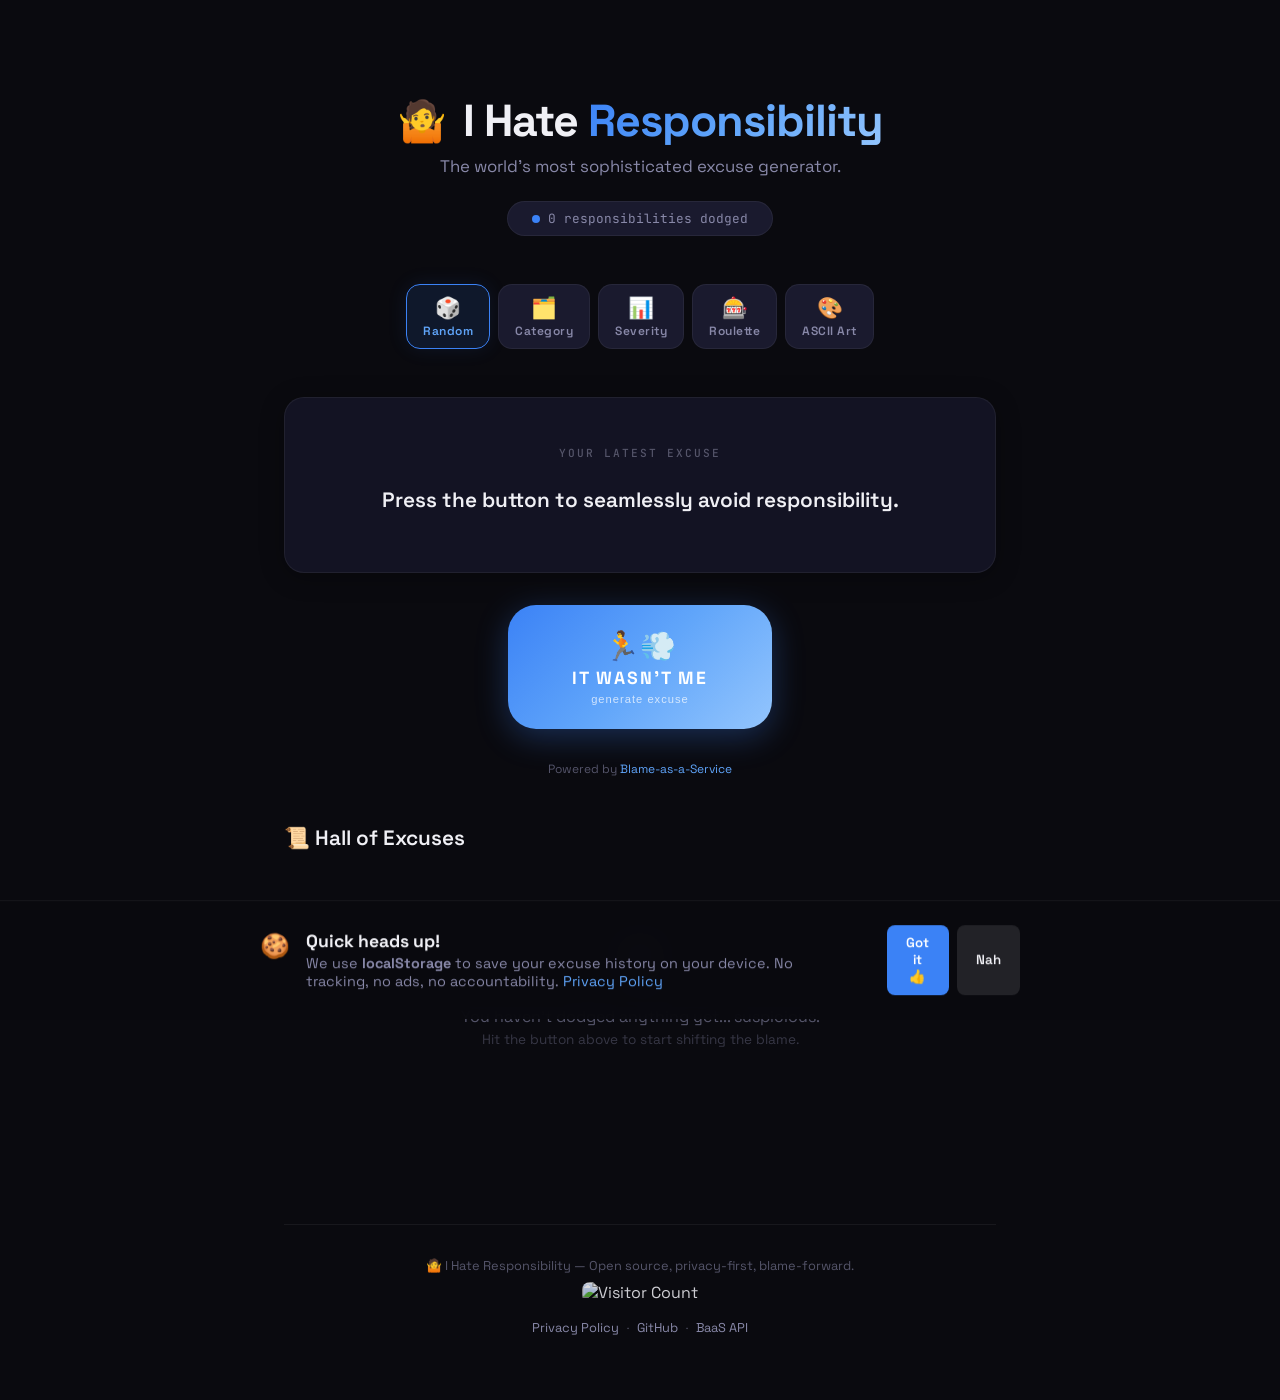
==== commit 8897dc4a: "QC: fix roulette undefined bug, counter grammar, button types, privacy cookie wording, gitignore" ====
--- a/index.html
+++ b/index.html
@@ -24,7 +24,7 @@
       <p class="tagline">The world's most sophisticated excuse generator.</p>
       <div class="counter-badge" id="counter-badge">
         <span class="counter-dot"></span>
-        <span id="counter-text">0 dodged</span>
+        <span id="counter-text">0 responsibilities dodged</span>
       </div>
     </header>
 
@@ -63,9 +63,9 @@
       <div class="option-group" id="opt-severity" style="display:none;">
         <p class="option-label">Pick a severity level:</p>
         <div class="chip-grid" id="severity-chips">
-          <button class="chip active" data-severity="minor">🟢 Minor</button>
-          <button class="chip" data-severity="moderate">🟡 Moderate</button>
-          <button class="chip" data-severity="catastrophic">🔴 Catastrophic</button>
+          <button class="chip active" data-severity="minor" type="button">🟢 Minor</button>
+          <button class="chip" data-severity="moderate" type="button">🟡 Moderate</button>
+          <button class="chip" data-severity="catastrophic" type="button">🔴 Catastrophic</button>
         </div>
       </div>
       <!-- Roulette Count -->
@@ -80,10 +80,10 @@
       <div class="option-group" id="opt-ascii" style="display:none;">
         <p class="option-label">Pick an ASCII art style:</p>
         <div class="chip-grid" id="ascii-chips">
-          <button class="chip active" data-style="box">📦 Box</button>
-          <button class="chip" data-style="banner">🏴 Banner</button>
-          <button class="chip" data-style="simple">📝 Simple</button>
-          <button class="chip" data-style="dramatic">🎭 Dramatic</button>
+          <button class="chip active" data-style="box" type="button">📦 Box</button>
+          <button class="chip" data-style="banner" type="button">🏴 Banner</button>
+          <button class="chip" data-style="simple" type="button">📝 Simple</button>
+          <button class="chip" data-style="dramatic" type="button">🎭 Dramatic</button>
         </div>
       </div>
     </div>
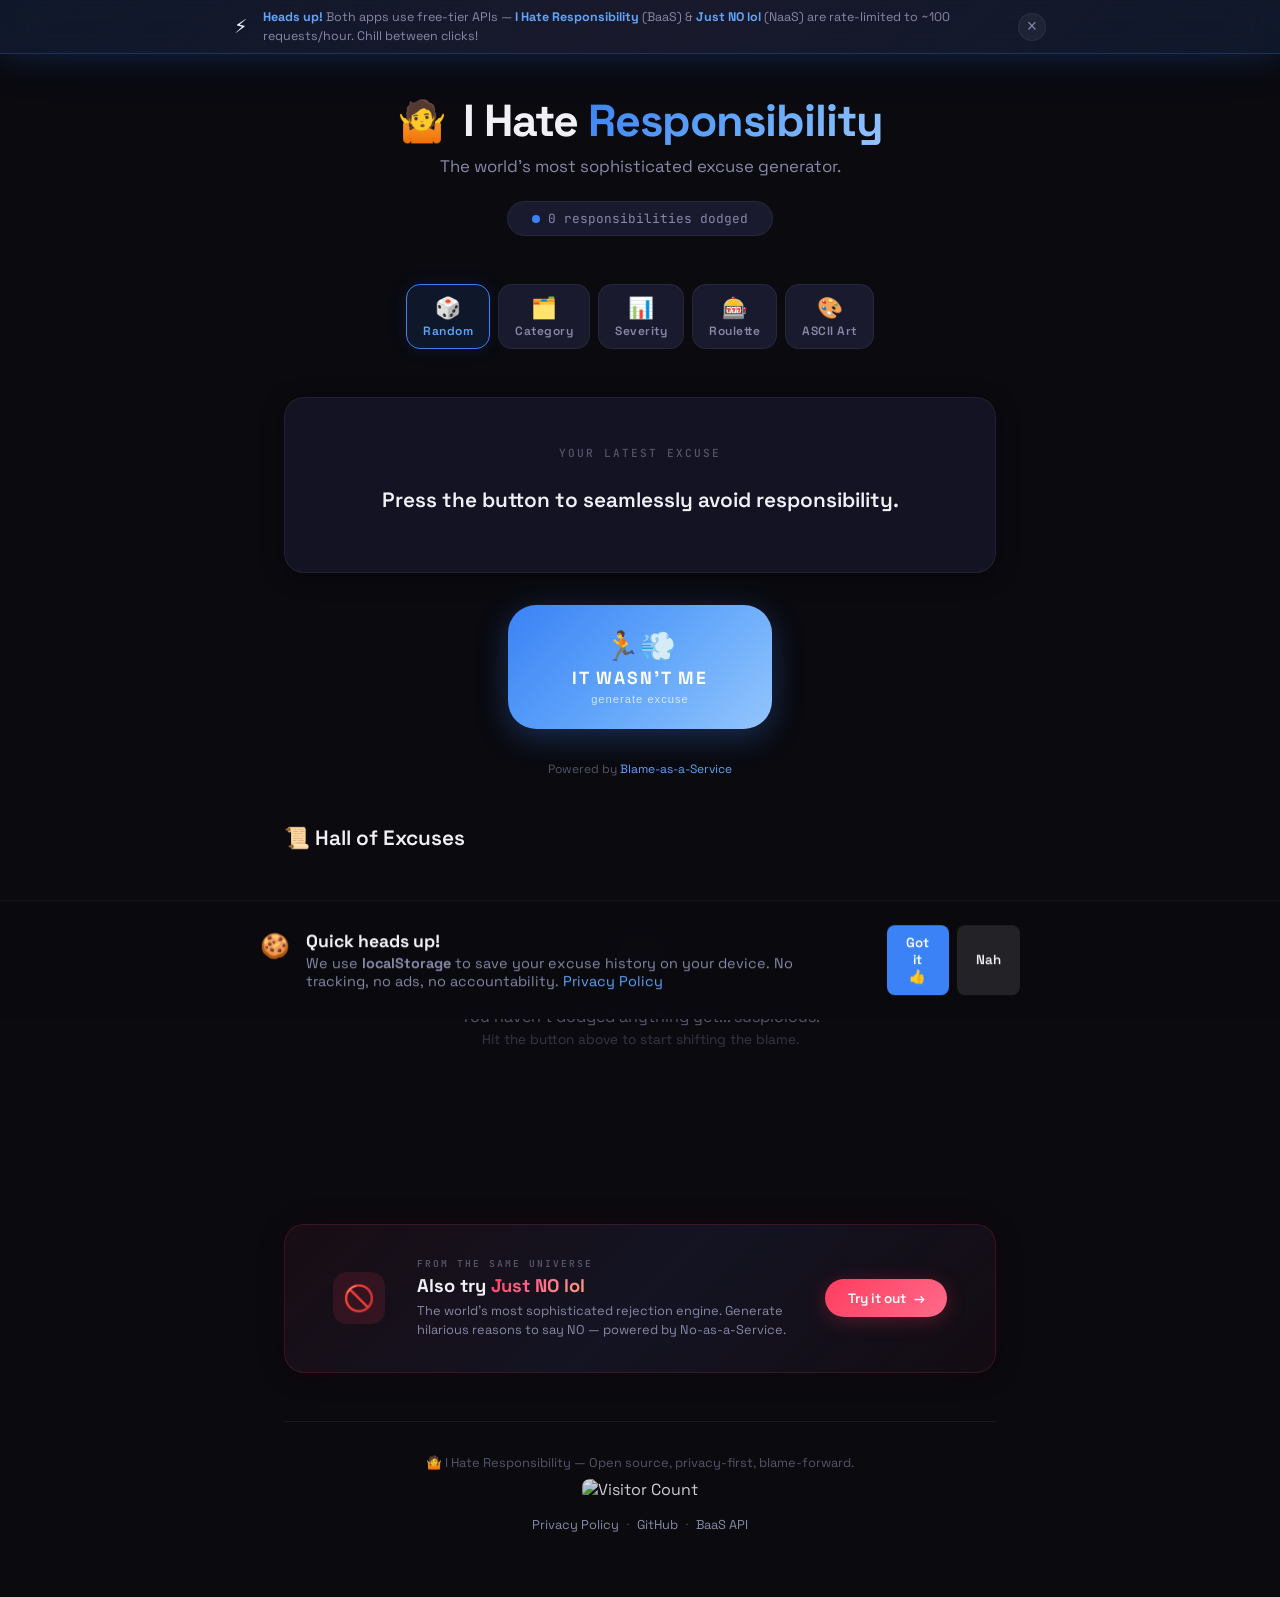
==== commit f7a7c357: "feat: add cross-promotion for Just NO lol + dismissible rate-limit banner - Added glowing rate-limit" ====
--- a/index.html
+++ b/index.html
@@ -11,6 +11,15 @@
   <link rel="stylesheet" href="style.css?v=3">
 </head>
 <body>
+  <!-- Rate Limit Info Banner -->
+  <div class="rate-limit-banner" id="rate-limit-banner">
+    <div class="rate-limit-inner">
+      <span class="rate-limit-icon">⚡</span>
+      <p class="rate-limit-text"><strong>Heads up!</strong> Both apps use free-tier APIs — <strong>I Hate Responsibility</strong> (BaaS) &amp; <strong>Just NO lol</strong> (NaaS) are rate-limited to ~100 requests/hour. Chill between clicks!</p>
+      <button class="rate-limit-close" id="rate-limit-close" type="button" aria-label="Dismiss">&times;</button>
+    </div>
+  </div>
+
   <!-- Animated background particles -->
   <div class="bg-particles" id="bg-particles"></div>
 
@@ -148,6 +157,22 @@
       </div>
     </section>
 
+    <!-- Cross-Promotion Banner -->
+    <section class="cross-promo" id="cross-promo">
+      <div class="cross-promo-inner">
+        <div class="cross-promo-badge">🚫</div>
+        <div class="cross-promo-content">
+          <p class="cross-promo-label">FROM THE SAME UNIVERSE</p>
+          <h3 class="cross-promo-title">Also try <span class="cross-promo-accent">Just NO lol</span></h3>
+          <p class="cross-promo-desc">The world's most sophisticated rejection engine. Generate hilarious reasons to say NO — powered by No-as-a-Service.</p>
+        </div>
+        <a href="https://srg-sphynx.github.io/Just-NO-lol/" target="_blank" rel="noopener" class="cross-promo-btn" id="cross-promo-btn">
+          <span>Try it out</span>
+          <span class="cross-promo-arrow">→</span>
+        </a>
+      </div>
+    </section>
+
     <!-- Footer -->
     <footer class="site-footer" id="site-footer">
       <p>🤷 I Hate Responsibility — Open source, privacy-first, blame-forward.</p>
@@ -181,6 +206,6 @@
     </div>
   </div>
 
-  <script src="app.js?v=3"></script>
+  <script src="app.js?v=4"></script>
 </body>
 </html>
--- a/style.css
+++ b/style.css
@@ -193,6 +193,174 @@
 .toast { position:fixed; bottom:2rem; left:50%; transform:translateX(-50%) translateY(100px); background:var(--bg-card); border:1px solid var(--border-accent); border-radius:var(--radius-md); padding:var(--space-md) var(--space-xl); font-size:.9rem; box-shadow:var(--shadow-card); z-index:200; opacity:0; transition:all .4s var(--ease-spring); pointer-events:none; }
 .toast.visible { transform:translateX(-50%) translateY(0); opacity:1; }
 
+/* Rate Limit Banner */
+.rate-limit-banner {
+  position: fixed;
+  top: 0;
+  left: 0;
+  width: 100%;
+  z-index: 300;
+  background: linear-gradient(135deg, rgba(59,130,246,.12) 0%, rgba(26,26,46,.95) 50%, rgba(59,130,246,.12) 100%);
+  backdrop-filter: blur(16px);
+  -webkit-backdrop-filter: blur(16px);
+  border-bottom: 1px solid var(--border-accent);
+  box-shadow: 0 4px 30px rgba(59,130,246,.15), 0 0 60px rgba(59,130,246,.08);
+  animation: rate-limit-glow 3s ease-in-out infinite alternate, rate-limit-slide-down .6s var(--ease-spring) both;
+  transition: transform .4s var(--ease-out), opacity .4s var(--ease-out);
+}
+.rate-limit-banner.dismissed {
+  transform: translateY(-100%);
+  opacity: 0;
+  pointer-events: none;
+}
+@keyframes rate-limit-glow {
+  0% { box-shadow: 0 4px 30px rgba(59,130,246,.1), 0 0 40px rgba(59,130,246,.05); }
+  100% { box-shadow: 0 4px 40px rgba(59,130,246,.25), 0 0 80px rgba(59,130,246,.12); }
+}
+@keyframes rate-limit-slide-down {
+  from { transform: translateY(-100%); opacity: 0; }
+  to { transform: translateY(0); opacity: 1; }
+}
+.rate-limit-inner {
+  max-width: 860px;
+  margin: 0 auto;
+  display: flex;
+  align-items: center;
+  gap: var(--space-md);
+  padding: var(--space-sm) var(--space-lg);
+}
+.rate-limit-icon {
+  font-size: 1.2rem;
+  flex-shrink: 0;
+  animation: rate-limit-pulse 2s ease-in-out infinite;
+}
+@keyframes rate-limit-pulse {
+  0%, 100% { transform: scale(1); }
+  50% { transform: scale(1.2); }
+}
+.rate-limit-text {
+  font-size: .78rem;
+  color: var(--text-secondary);
+  line-height: 1.5;
+  flex: 1;
+}
+.rate-limit-text strong {
+  color: var(--accent-secondary);
+}
+.rate-limit-close {
+  flex-shrink: 0;
+  width: 28px;
+  height: 28px;
+  display: flex;
+  align-items: center;
+  justify-content: center;
+  border: 1px solid var(--border-subtle);
+  border-radius: 50%;
+  background: rgba(255,255,255,.05);
+  color: var(--text-secondary);
+  font-size: 1.1rem;
+  cursor: pointer;
+  transition: all .2s;
+  outline: none;
+}
+.rate-limit-close:hover {
+  background: rgba(255,255,255,.12);
+  color: var(--text-primary);
+  border-color: var(--border-accent);
+}
+
+/* Cross-Promotion Card */
+.cross-promo {
+  animation: fade-in-up .8s var(--ease-out) .5s both;
+}
+.cross-promo-inner {
+  display: flex;
+  align-items: center;
+  gap: var(--space-xl);
+  padding: var(--space-xl) var(--space-2xl);
+  background: linear-gradient(135deg, rgba(255,60,95,.06) 0%, var(--bg-glass) 50%, rgba(255,60,95,.04) 100%);
+  backdrop-filter: blur(20px);
+  -webkit-backdrop-filter: blur(20px);
+  border: 1px solid rgba(255,60,95,.15);
+  border-radius: var(--radius-lg);
+  box-shadow: var(--shadow-card), 0 0 40px rgba(255,60,95,.05);
+  transition: all .3s var(--ease-out);
+}
+.cross-promo-inner:hover {
+  border-color: rgba(255,60,95,.3);
+  box-shadow: var(--shadow-card), 0 0 60px rgba(255,60,95,.1);
+  transform: translateY(-2px);
+}
+.cross-promo-badge {
+  flex-shrink: 0;
+  width: 52px;
+  height: 52px;
+  display: flex;
+  align-items: center;
+  justify-content: center;
+  border-radius: var(--radius-md);
+  background: rgba(255,60,95,.12);
+  font-size: 1.6rem;
+  animation: wobble 3s ease-in-out infinite;
+}
+.cross-promo-content {
+  flex: 1;
+  min-width: 0;
+}
+.cross-promo-label {
+  font-family: var(--font-mono);
+  font-size: .6rem;
+  font-weight: 600;
+  letter-spacing: 2px;
+  color: var(--text-muted);
+  margin-bottom: 4px;
+}
+.cross-promo-title {
+  font-size: 1.15rem;
+  font-weight: 700;
+  margin-bottom: 4px;
+}
+.cross-promo-accent {
+  background: linear-gradient(135deg, #ff3c5f, #ff6b8a, #ffa07a);
+  -webkit-background-clip: text;
+  -webkit-text-fill-color: transparent;
+  background-clip: text;
+}
+.cross-promo-desc {
+  font-size: .8rem;
+  color: var(--text-secondary);
+  line-height: 1.5;
+}
+.cross-promo-btn {
+  flex-shrink: 0;
+  display: inline-flex;
+  align-items: center;
+  gap: var(--space-sm);
+  padding: .65rem 1.4rem;
+  border-radius: var(--radius-full);
+  background: linear-gradient(135deg, #ff3c5f 0%, #ff6b8a 100%);
+  color: white;
+  font-family: var(--font-main);
+  font-size: .85rem;
+  font-weight: 600;
+  text-decoration: none;
+  transition: all .3s var(--ease-out);
+  box-shadow: 0 4px 20px rgba(255,60,95,.25);
+  white-space: nowrap;
+}
+.cross-promo-btn:hover {
+  transform: translateY(-2px) scale(1.03);
+  box-shadow: 0 8px 32px rgba(255,60,95,.35);
+  color: white;
+  text-decoration: none;
+}
+.cross-promo-arrow {
+  transition: transform .2s var(--ease-spring);
+}
+.cross-promo-btn:hover .cross-promo-arrow {
+  transform: translateX(3px);
+}
+
 /* Responsive */
 @media(max-width:600px) {
   .app-container { padding:var(--space-md); gap:var(--space-xl); }
@@ -208,4 +376,9 @@
   .consent-text { flex-direction:column; text-align:center; }
   .consent-actions { justify-content:center; }
   .ascii-art { font-size:.5rem; }
-}
+  .cross-promo-inner { flex-direction:column; text-align:center; padding:var(--space-lg); gap:var(--space-md); }
+  .cross-promo-badge { width:44px; height:44px; font-size:1.3rem; }
+  .cross-promo-btn { width:100%; justify-content:center; }
+  .rate-limit-inner { padding:var(--space-xs) var(--space-md); }
+  .rate-limit-text { font-size:.7rem; }
+}
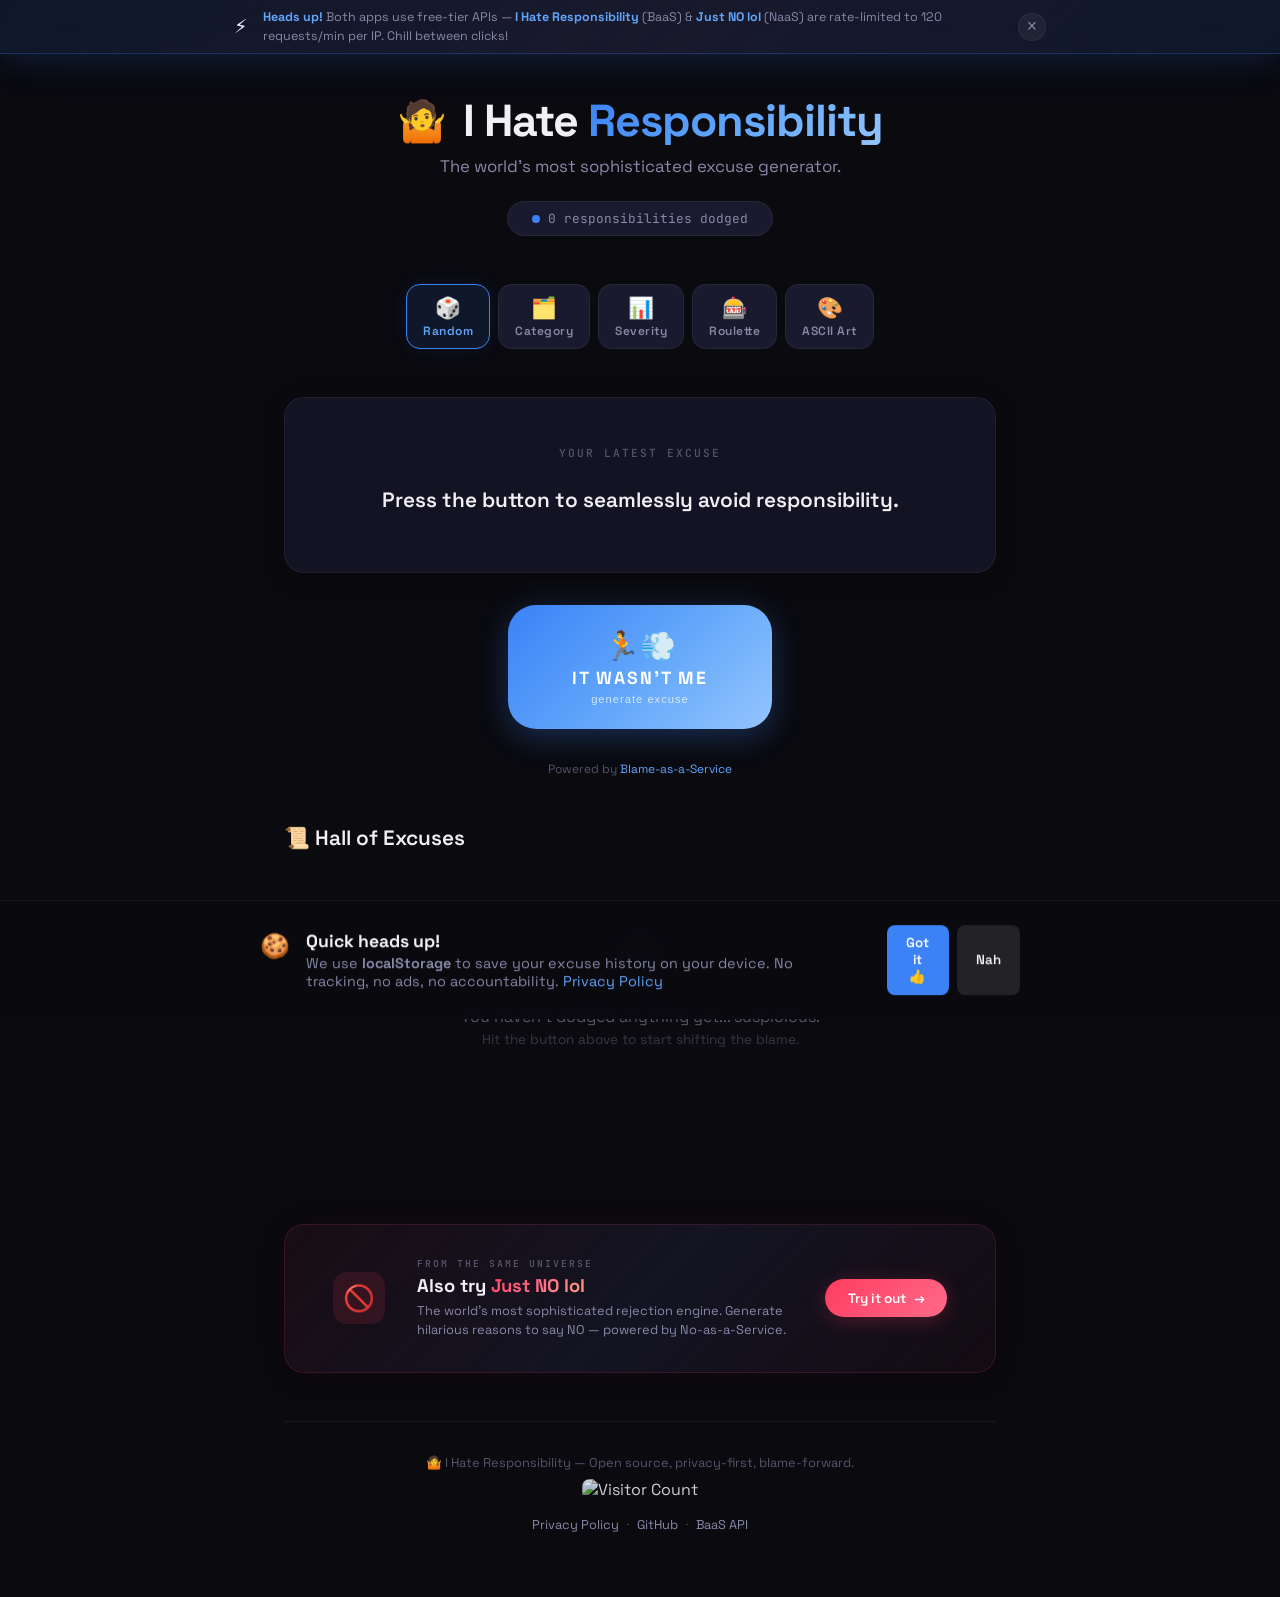
==== commit 8b4a0038: "fix: rate-limit banner dismiss bug + correct rate limit to 120 req/min per IP - Added animation:none" ====
--- a/index.html
+++ b/index.html
@@ -15,7 +15,7 @@
   <div class="rate-limit-banner" id="rate-limit-banner">
     <div class="rate-limit-inner">
       <span class="rate-limit-icon">⚡</span>
-      <p class="rate-limit-text"><strong>Heads up!</strong> Both apps use free-tier APIs — <strong>I Hate Responsibility</strong> (BaaS) &amp; <strong>Just NO lol</strong> (NaaS) are rate-limited to ~100 requests/hour. Chill between clicks!</p>
+      <p class="rate-limit-text"><strong>Heads up!</strong> Both apps use free-tier APIs — <strong>I Hate Responsibility</strong> (BaaS) &amp; <strong>Just NO lol</strong> (NaaS) are rate-limited to 120 requests/min per IP. Chill between clicks!</p>
       <button class="rate-limit-close" id="rate-limit-close" type="button" aria-label="Dismiss">&times;</button>
     </div>
   </div>
--- a/style.css
+++ b/style.css
@@ -209,6 +209,7 @@
   transition: transform .4s var(--ease-out), opacity .4s var(--ease-out);
 }
 .rate-limit-banner.dismissed {
+  animation: none;
   transform: translateY(-100%);
   opacity: 0;
   pointer-events: none;
